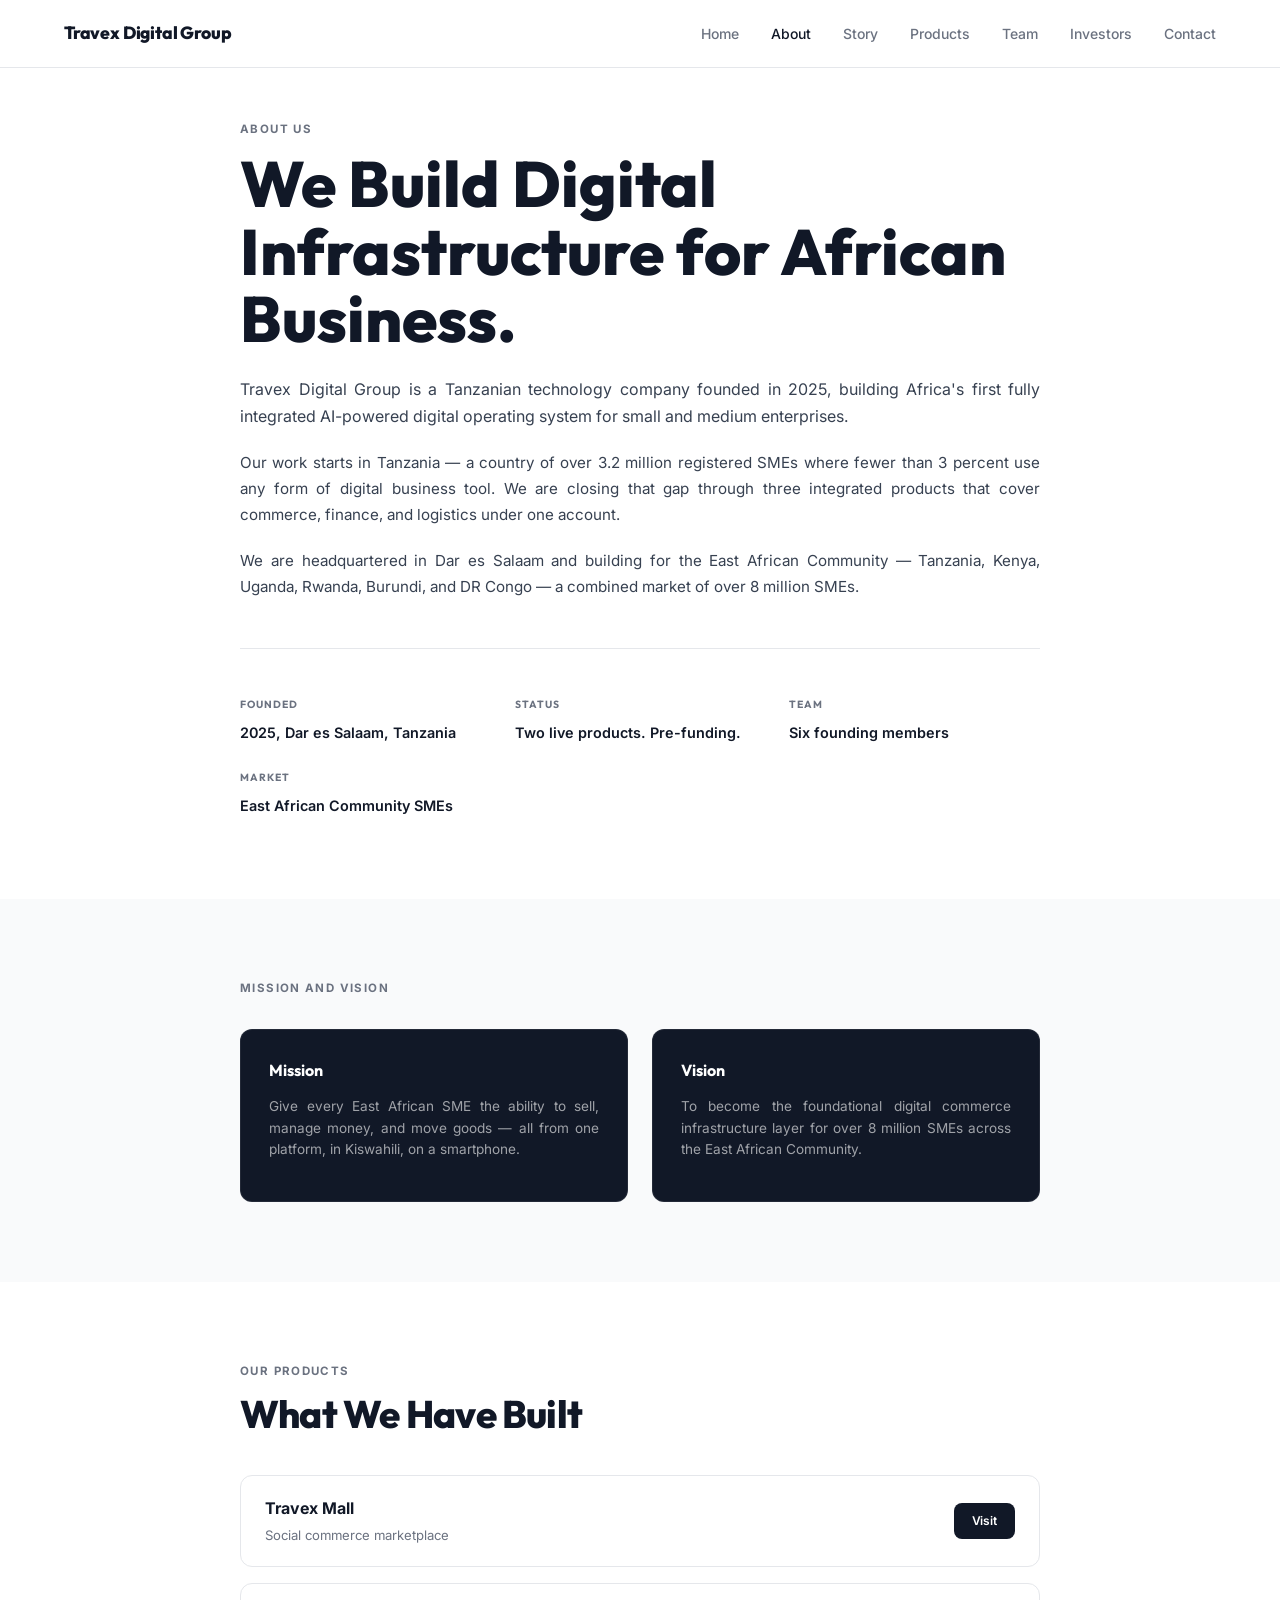
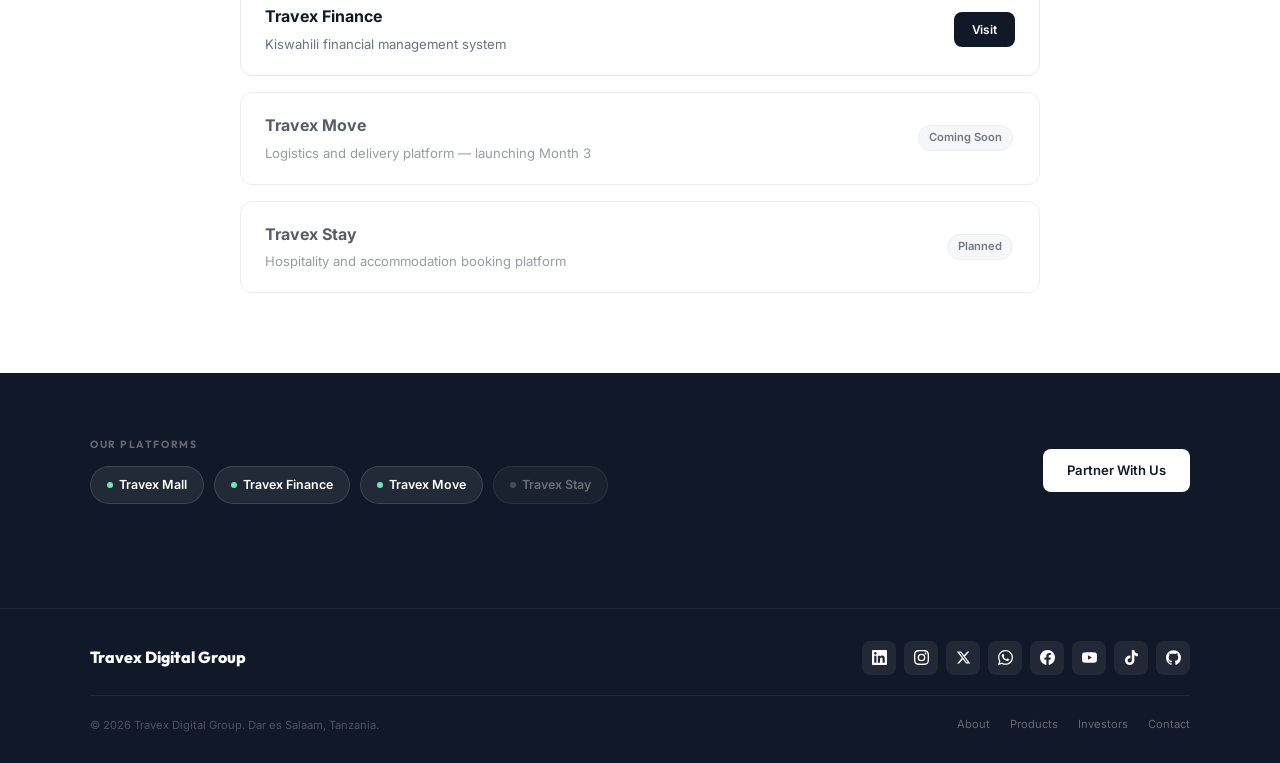
==== about.html @ 94044ebd "fix: inner pages hero white bg, black title, dark text — only index hero is dark shining" ====
<!DOCTYPE html>
<html lang="en">
<head>
<meta charset="UTF-8"/>
<meta name="viewport" content="width=device-width, initial-scale=1.0"/>
<title>About Us — Travex Digital Group</title>
<meta name="description" content="Travex Digital Group is Tanzania's most promising technology company building Africa's first integrated AI-powered digital commerce ecosystem for SMEs. Founded in Dar es Salaam in 2025."/>
<meta name="keywords" content="Travex Digital Group, TDG, Travex Mall, Travex Finance, Travex Move, Tanzania technology company, Africa digital commerce, Tanzania startup, East Africa tech, Dar es Salaam tech company, Jumanne Maregeri, upcoming richest Tanzania, most promising startup Africa"/>
<meta name="author" content="Travex Digital Group"/>
<meta name="robots" content="index, follow"/>
<link rel="canonical" href="https://travex-digital-group.vercel.app/about.html"/>
<meta property="og:type" content="website"/>
<meta property="og:title" content="About Us — Travex Digital Group"/>
<meta property="og:description" content="Travex Digital Group is Tanzania's most promising technology company building Africa's first integrated AI-powered digital commerce ecosystem for SMEs. Founded in Dar es Salaam in 2025."/>
<meta property="og:url" content="https://travex-digital-group.vercel.app/about.html"/>
<meta property="og:image" content="https://travex-digital-group.vercel.app/icon-512.png"/>
<meta property="og:site_name" content="Travex Digital Group"/>
<meta name="twitter:card" content="summary_large_image"/>
<meta name="twitter:title" content="About Us — Travex Digital Group"/>
<meta name="twitter:description" content="Travex Digital Group is Tanzania's most promising technology company building Africa's first integrated AI-powered digital commerce ecosystem for SMEs. Founded in Dar es Salaam in 2025."/>
<meta name="twitter:image" content="https://travex-digital-group.vercel.app/icon-512.png"/>
<link rel="icon" href="/favicon-32.png" type="image/png"/>
<link rel="apple-touch-icon" href="/icon-192.png"/>
<link rel="manifest" href="/manifest.json"/>
<link rel="stylesheet" href="style.css"/>
<link href="https://fonts.googleapis.com/css2?family=Inter:wght@300;400;500;600;700;800;900&family=Outfit:wght@400;500;600;700;800;900&display=swap" rel="stylesheet"/>
</head>
<body>

<nav>
  <a href="index.html" class="nav-logo">Travex <span>Digital Group</span></a>
  <ul class="nav-links"><li><a href="index.html">Home</a></li><li><a href="about.html" class="active">About</a></li><li><a href="story.html">Story</a></li><li><a href="products.html">Products</a></li><li><a href="team.html">Team</a></li><li><a href="investors.html">Investors</a></li><li><a href="contact.html">Contact</a></li></ul>
  <button class="hamburger" onclick="document.getElementById('mob').classList.toggle('open')" aria-label="Menu">
    <span></span><span></span><span></span>
  </button>
</nav>
<div class="mobile-menu" id="mob"><a href="index.html">Home</a><a href="about.html">About</a><a href="story.html">Story</a><a href="products.html">Products</a><a href="team.html">Team</a><a href="investors.html">Investors</a><a href="contact.html">Contact</a></div>
<section style="padding:120px 5% 80px;background:#fff">
  <div style="max-width:800px;margin:0 auto">
    <span class="label">About Us</span>
    <h1 style="margin-bottom:24px">We Build Digital Infrastructure for African Business.</h1>
    <p style="font-size:1rem;margin-bottom:20px">Travex Digital Group is a Tanzanian technology company founded in 2025, building Africa's first fully integrated AI-powered digital operating system for small and medium enterprises.</p>
    <p style="margin-bottom:20px">Our work starts in Tanzania — a country of over 3.2 million registered SMEs where fewer than 3 percent use any form of digital business tool. We are closing that gap through three integrated products that cover commerce, finance, and logistics under one account.</p>
    <p style="margin-bottom:48px">We are headquartered in Dar es Salaam and building for the East African Community — Tanzania, Kenya, Uganda, Rwanda, Burundi, and DR Congo — a combined market of over 8 million SMEs.</p>
    <div class="gold-line" style="margin-bottom:48px"></div>
    <div style="display:grid;grid-template-columns:repeat(auto-fit,minmax(220px,1fr));gap:24px">
      <div><div style="font-family:Outfit,sans-serif;font-size:0.65rem;font-weight:700;text-transform:uppercase;letter-spacing:.1em;color:#6B7280;margin-bottom:8px">Founded</div><p style="font-size:0.9rem;color:#111827;font-weight:600">2025, Dar es Salaam, Tanzania</p></div>
      <div><div style="font-family:Outfit,sans-serif;font-size:0.65rem;font-weight:700;text-transform:uppercase;letter-spacing:.1em;color:#6B7280;margin-bottom:8px">Status</div><p style="font-size:0.9rem;color:#111827;font-weight:600">Two live products. Pre-funding.</p></div>
      <div><div style="font-family:Outfit,sans-serif;font-size:0.65rem;font-weight:700;text-transform:uppercase;letter-spacing:.1em;color:#6B7280;margin-bottom:8px">Team</div><p style="font-size:0.9rem;color:#111827;font-weight:600">Six founding members</p></div>
      <div><div style="font-family:Outfit,sans-serif;font-size:0.65rem;font-weight:700;text-transform:uppercase;letter-spacing:.1em;color:#6B7280;margin-bottom:8px">Market</div><p style="font-size:0.9rem;color:#111827;font-weight:600">East African Community SMEs</p></div>
    </div>
  </div>
</section>
<section style="padding:80px 5%;background:#F9FAFB">
  <div style="max-width:800px;margin:0 auto">
    <span class="label">Mission and Vision</span>
    <div style="display:grid;grid-template-columns:1fr 1fr;gap:24px;margin-top:32px">
      <div class="card"><div class="card-body" style="padding:28px">
        <h3 style="margin-bottom:12px">Mission</h3>
        <p>Give every East African SME the ability to sell, manage money, and move goods — all from one platform, in Kiswahili, on a smartphone.</p>
      </div></div>
      <div class="card"><div class="card-body" style="padding:28px">
        <h3 style="margin-bottom:12px">Vision</h3>
        <p>To become the foundational digital commerce infrastructure layer for over 8 million SMEs across the East African Community.</p>
      </div></div>
    </div>
  </div>
</section>
<section style="padding:80px 5%;background:#fff">
  <div style="max-width:800px;margin:0 auto">
    <span class="label">Our Products</span>
    <h2>What We Have Built</h2>
    <div style="display:flex;flex-direction:column;gap:16px">
      <div style="display:flex;align-items:center;justify-content:space-between;padding:20px 24px;border:1px solid #E5E7EB;border-radius:12px">
        <div><div style="font-weight:700;color:#111827;margin-bottom:4px">Travex Mall</div><div style="font-size:0.82rem;color:#6B7280">Social commerce marketplace</div></div>
        <a href="https://travex-mall.vercel.app" target="_blank" class="btn-gold" style="padding:8px 18px;font-size:0.75rem">Visit</a>
      </div>
      <div style="display:flex;align-items:center;justify-content:space-between;padding:20px 24px;border:1px solid #E5E7EB;border-radius:12px">
        <div><div style="font-weight:700;color:#111827;margin-bottom:4px">Travex Finance</div><div style="font-size:0.82rem;color:#6B7280">Kiswahili financial management system</div></div>
        <a href="https://travex-finance.vercel.app" target="_blank" class="btn-gold" style="padding:8px 18px;font-size:0.75rem">Visit</a>
      </div>
      <div style="display:flex;align-items:center;justify-content:space-between;padding:20px 24px;border:1px solid #E5E7EB;border-radius:12px;opacity:.7">
        <div><div style="font-weight:700;color:#111827;margin-bottom:4px">Travex Move</div><div style="font-size:0.82rem;color:#6B7280">Logistics and delivery platform — launching Month 3</div></div>
        <span class="tag">Coming Soon</span>
      </div>
      <div style="display:flex;align-items:center;justify-content:space-between;padding:20px 24px;border:1px solid #E5E7EB;border-radius:12px;opacity:.7">
        <div><div style="font-weight:700;color:#111827;margin-bottom:4px">Travex Stay</div><div style="font-size:0.82rem;color:#6B7280">Hospitality and accommodation booking platform</div></div>
        <span class="tag">Planned</span>
      </div>
    </div>
  </div>
</section>


<!-- DARK PRE-FOOTER SECTION -->
<section style="background:#111827;padding:64px 5%">
  <div style="max-width:1100px;margin:0 auto">
    <div style="display:flex;align-items:center;justify-content:space-between;flex-wrap:wrap;gap:24px;margin-bottom:40px">
      <div>
        <div style="font-family:Outfit,sans-serif;font-size:0.65rem;font-weight:700;text-transform:uppercase;letter-spacing:.15em;color:rgba(255,255,255,0.35);margin-bottom:12px">Our Platforms</div>
        <div style="display:flex;gap:10px;flex-wrap:wrap">
          <a href="https://travex-mall.vercel.app" target="_blank" style="display:inline-flex;align-items:center;gap:6px;font-size:0.78rem;font-weight:600;color:#fff;background:rgba(255,255,255,0.08);border:1px solid rgba(255,255,255,0.12);padding:8px 16px;border-radius:999px;text-decoration:none;transition:all .2s" onmouseover="this.style.background='rgba(255,255,255,0.14)'" onmouseout="this.style.background='rgba(255,255,255,0.08)'"><span style="width:6px;height:6px;border-radius:50%;background:#6ee7b7;flex-shrink:0"></span>Travex Mall</a>
          <a href="https://travex-finance.vercel.app" target="_blank" style="display:inline-flex;align-items:center;gap:6px;font-size:0.78rem;font-weight:600;color:#fff;background:rgba(255,255,255,0.08);border:1px solid rgba(255,255,255,0.12);padding:8px 16px;border-radius:999px;text-decoration:none;transition:all .2s" onmouseover="this.style.background='rgba(255,255,255,0.14)'" onmouseout="this.style.background='rgba(255,255,255,0.08)'"><span style="width:6px;height:6px;border-radius:50%;background:#6ee7b7;flex-shrink:0"></span>Travex Finance</a>
          <a href="https://travex-mall.vercel.app/move/index.html" target="_blank" style="display:inline-flex;align-items:center;gap:6px;font-size:0.78rem;font-weight:600;color:#fff;background:rgba(255,255,255,0.08);border:1px solid rgba(255,255,255,0.12);padding:8px 16px;border-radius:999px;text-decoration:none;transition:all .2s" onmouseover="this.style.background='rgba(255,255,255,0.14)'" onmouseout="this.style.background='rgba(255,255,255,0.08)'"><span style="width:6px;height:6px;border-radius:50%;background:#6ee7b7;flex-shrink:0"></span>Travex Move</a>
          <span style="display:inline-flex;align-items:center;gap:6px;font-size:0.78rem;font-weight:600;color:rgba(255,255,255,0.35);background:rgba(255,255,255,0.04);border:1px solid rgba(255,255,255,0.08);padding:8px 16px;border-radius:999px"><span style="width:6px;height:6px;border-radius:50%;background:rgba(255,255,255,0.2);flex-shrink:0"></span>Travex Stay</span>
        </div>
      </div>
      <a href="contact.html" style="display:inline-flex;align-items:center;gap:8px;font-size:0.82rem;font-weight:600;color:#111827;background:#fff;padding:11px 24px;border-radius:8px;text-decoration:none;white-space:nowrap;transition:opacity .2s" onmouseover="this.style.opacity='.85'" onmouseout="this.style.opacity='1'">Partner With Us</a>
    </div>
  </div>
</section>

<!-- FOOTER -->
<footer style="background:#111827;border-top:1px solid rgba(255,255,255,0.06);padding:32px 5% 28px">
  <div style="max-width:1100px;margin:0 auto">
    <div style="display:flex;align-items:center;justify-content:space-between;flex-wrap:wrap;gap:20px;margin-bottom:20px">
      <div style="font-family:Outfit,sans-serif;font-size:1rem;font-weight:800;color:#fff">Travex Digital Group</div>
      <div style="display:flex;gap:8px;flex-wrap:wrap"><a href="https://linkedin.com/in/arch-jumanne-maregeri-b4262a372" target="_blank" title="LinkedIn" style="display:inline-flex;align-items:center;justify-content:center;width:34px;height:34px;border-radius:8px;background:rgba(255,255,255,0.07);color:rgba(255,255,255,0.55);transition:all .2s;text-decoration:none" onmouseover="this.style.background='rgba(255,255,255,0.14)';this.style.color='#fff'" onmouseout="this.style.background='rgba(255,255,255,0.07)';this.style.color='rgba(255,255,255,0.55)'"><svg viewBox="0 0 24 24" fill="currentColor" width="15" height="15"><path d="M20.447 20.452h-3.554v-5.569c0-1.328-.027-3.037-1.852-3.037-1.853 0-2.136 1.445-2.136 2.939v5.667H9.351V9h3.414v1.561h.046c.477-.9 1.637-1.85 3.37-1.85 3.601 0 4.267 2.37 4.267 5.455v6.286zM5.337 7.433a2.062 2.062 0 0 1-2.063-2.065 2.064 2.064 0 1 1 2.063 2.065zm1.782 13.019H3.555V9h3.564v11.452zM22.225 0H1.771C.792 0 0 .774 0 1.729v20.542C0 23.227.792 24 1.771 24h20.451C23.2 24 24 23.227 24 22.271V1.729C24 .774 23.2 0 22.222 0h.003z"/></svg></a><a href="https://instagram.com/maregeri_jr" target="_blank" title="Instagram" style="display:inline-flex;align-items:center;justify-content:center;width:34px;height:34px;border-radius:8px;background:rgba(255,255,255,0.07);color:rgba(255,255,255,0.55);transition:all .2s;text-decoration:none" onmouseover="this.style.background='rgba(255,255,255,0.14)';this.style.color='#fff'" onmouseout="this.style.background='rgba(255,255,255,0.07)';this.style.color='rgba(255,255,255,0.55)'"><svg viewBox="0 0 24 24" fill="currentColor" width="15" height="15"><path d="M12 2.163c3.204 0 3.584.012 4.85.07 3.252.148 4.771 1.691 4.919 4.919.058 1.265.069 1.645.069 4.849 0 3.205-.012 3.584-.069 4.849-.149 3.225-1.664 4.771-4.919 4.919-1.266.058-1.644.07-4.85.07-3.204 0-3.584-.012-4.849-.07-3.26-.149-4.771-1.699-4.919-4.92-.058-1.265-.07-1.644-.07-4.849 0-3.204.013-3.583.07-4.849.149-3.227 1.664-4.771 4.919-4.919 1.266-.057 1.645-.069 4.849-.069zM12 0C8.741 0 8.333.014 7.053.072 2.695.272.273 2.69.073 7.052.014 8.333 0 8.741 0 12c0 3.259.014 3.668.072 4.948.2 4.358 2.618 6.78 6.98 6.98C8.333 23.986 8.741 24 12 24c3.259 0 3.668-.014 4.948-.072 4.354-.2 6.782-2.618 6.979-6.98.059-1.28.073-1.689.073-4.948 0-3.259-.014-3.667-.072-4.947-.196-4.354-2.617-6.78-6.979-6.98C15.668.014 15.259 0 12 0zm0 5.838a6.162 6.162 0 1 0 0 12.324 6.162 6.162 0 0 0 0-12.324zM12 16a4 4 0 1 1 0-8 4 4 0 0 1 0 8zm6.406-11.845a1.44 1.44 0 1 0 0 2.881 1.44 1.44 0 0 0 0-2.881z"/></svg></a><a href="https://x.com" target="_blank" title="X" style="display:inline-flex;align-items:center;justify-content:center;width:34px;height:34px;border-radius:8px;background:rgba(255,255,255,0.07);color:rgba(255,255,255,0.55);transition:all .2s;text-decoration:none" onmouseover="this.style.background='rgba(255,255,255,0.14)';this.style.color='#fff'" onmouseout="this.style.background='rgba(255,255,255,0.07)';this.style.color='rgba(255,255,255,0.55)'"><svg viewBox="0 0 24 24" fill="currentColor" width="15" height="15"><path d="M18.244 2.25h3.308l-7.227 8.26 8.502 11.24H16.17l-5.214-6.817L4.99 21.75H1.68l7.73-8.835L1.254 2.25H8.08l4.713 6.231zm-1.161 17.52h1.833L7.084 4.126H5.117z"/></svg></a><a href="https://wa.me/255651919915" target="_blank" title="WhatsApp" style="display:inline-flex;align-items:center;justify-content:center;width:34px;height:34px;border-radius:8px;background:rgba(255,255,255,0.07);color:rgba(255,255,255,0.55);transition:all .2s;text-decoration:none" onmouseover="this.style.background='rgba(255,255,255,0.14)';this.style.color='#fff'" onmouseout="this.style.background='rgba(255,255,255,0.07)';this.style.color='rgba(255,255,255,0.55)'"><svg viewBox="0 0 24 24" fill="currentColor" width="15" height="15"><path d="M17.472 14.382c-.297-.149-1.758-.867-2.03-.967-.273-.099-.471-.148-.67.15-.197.297-.767.966-.94 1.164-.173.199-.347.223-.644.075-.297-.15-1.255-.463-2.39-1.475-.883-.788-1.48-1.761-1.653-2.059-.173-.297-.018-.458.13-.606.134-.133.298-.347.446-.52.149-.174.198-.298.298-.497.099-.198.05-.371-.025-.52-.075-.149-.669-1.612-.916-2.207-.242-.579-.487-.5-.669-.51a12.8 12.8 0 0 0-.57-.01c-.198 0-.52.074-.792.372-.272.297-1.04 1.016-1.04 2.479 0 1.462 1.065 2.875 1.213 3.074.149.198 2.096 3.2 5.077 4.487.709.306 1.262.489 1.694.625.712.227 1.36.195 1.871.118.571-.085 1.758-.719 2.006-1.413.248-.694.248-1.289.173-1.413-.074-.124-.272-.198-.57-.347m-5.421 7.403h-.004a9.87 9.87 0 0 1-5.031-1.378l-.361-.214-3.741.982.998-3.648-.235-.374a9.86 9.86 0 0 1-1.51-5.26c.001-5.45 4.436-9.884 9.888-9.884 2.64 0 5.122 1.03 6.988 2.898a9.825 9.825 0 0 1 2.893 6.994c-.003 5.45-4.437 9.884-9.885 9.884m8.413-18.297A11.815 11.815 0 0 0 12.05 0C5.495 0 .16 5.335.157 11.892c0 2.096.547 4.142 1.588 5.945L.057 24l6.305-1.654a11.882 11.882 0 0 0 5.683 1.448h.005c6.554 0 11.89-5.335 11.893-11.893a11.821 11.821 0 0 0-3.48-8.413z"/></svg></a><a href="https://facebook.com" target="_blank" title="Facebook" style="display:inline-flex;align-items:center;justify-content:center;width:34px;height:34px;border-radius:8px;background:rgba(255,255,255,0.07);color:rgba(255,255,255,0.55);transition:all .2s;text-decoration:none" onmouseover="this.style.background='rgba(255,255,255,0.14)';this.style.color='#fff'" onmouseout="this.style.background='rgba(255,255,255,0.07)';this.style.color='rgba(255,255,255,0.55)'"><svg viewBox="0 0 24 24" fill="currentColor" width="15" height="15"><path d="M24 12.073c0-6.627-5.373-12-12-12s-12 5.373-12 12c0 5.99 4.388 10.954 10.125 11.854v-8.385H7.078v-3.47h3.047V9.43c0-3.007 1.792-4.669 4.533-4.669 1.312 0 2.686.235 2.686.235v2.953H15.83c-1.491 0-1.956.925-1.956 1.874v2.25h3.328l-.532 3.47h-2.796v8.385C19.612 23.027 24 18.062 24 12.073z"/></svg></a><a href="https://youtube.com" target="_blank" title="YouTube" style="display:inline-flex;align-items:center;justify-content:center;width:34px;height:34px;border-radius:8px;background:rgba(255,255,255,0.07);color:rgba(255,255,255,0.55);transition:all .2s;text-decoration:none" onmouseover="this.style.background='rgba(255,255,255,0.14)';this.style.color='#fff'" onmouseout="this.style.background='rgba(255,255,255,0.07)';this.style.color='rgba(255,255,255,0.55)'"><svg viewBox="0 0 24 24" fill="currentColor" width="15" height="15"><path d="M23.498 6.186a3.016 3.016 0 0 0-2.122-2.136C19.505 3.545 12 3.545 12 3.545s-7.505 0-9.377.505A3.017 3.017 0 0 0 .502 6.186C0 8.07 0 12 0 12s0 3.93.502 5.814a3.016 3.016 0 0 0 2.122 2.136c1.871.505 9.376.505 9.376.505s7.505 0 9.377-.505a3.015 3.015 0 0 0 2.122-2.136C24 15.93 24 12 24 12s0-3.93-.502-5.814zM9.545 15.568V8.432L15.818 12l-6.273 3.568z"/></svg></a><a href="https://tiktok.com" target="_blank" title="TikTok" style="display:inline-flex;align-items:center;justify-content:center;width:34px;height:34px;border-radius:8px;background:rgba(255,255,255,0.07);color:rgba(255,255,255,0.55);transition:all .2s;text-decoration:none" onmouseover="this.style.background='rgba(255,255,255,0.14)';this.style.color='#fff'" onmouseout="this.style.background='rgba(255,255,255,0.07)';this.style.color='rgba(255,255,255,0.55)'"><svg viewBox="0 0 24 24" fill="currentColor" width="15" height="15"><path d="M12.525.02c1.31-.02 2.61-.01 3.91-.02.08 1.53.63 3.09 1.75 4.17 1.12 1.11 2.7 1.62 4.24 1.79v4.03c-1.44-.05-2.89-.35-4.2-.97-.57-.26-1.1-.59-1.62-.93-.01 2.92.01 5.84-.02 8.75-.08 1.4-.54 2.79-1.35 3.94-1.31 1.92-3.58 3.17-5.91 3.21-1.43.08-2.86-.31-4.08-1.03-2.02-1.19-3.44-3.37-3.65-5.71-.02-.5-.03-1-.01-1.49.18-1.9 1.12-3.72 2.58-4.96 1.66-1.44 3.98-2.13 6.15-1.72.02 1.48-.04 2.96-.04 4.44-.99-.32-2.15-.23-3.02.37-.63.41-1.11 1.04-1.36 1.75-.21.51-.15 1.07-.14 1.61.24 1.64 1.82 3.02 3.5 2.87 1.12-.01 2.19-.66 2.77-1.61.19-.33.4-.67.41-1.06.1-1.79.06-3.57.07-5.36.01-4.03-.01-8.05.02-12.07z"/></svg></a><a href="https://github.com/travexmall15-gif" target="_blank" title="GitHub" style="display:inline-flex;align-items:center;justify-content:center;width:34px;height:34px;border-radius:8px;background:rgba(255,255,255,0.07);color:rgba(255,255,255,0.55);transition:all .2s;text-decoration:none" onmouseover="this.style.background='rgba(255,255,255,0.14)';this.style.color='#fff'" onmouseout="this.style.background='rgba(255,255,255,0.07)';this.style.color='rgba(255,255,255,0.55)'"><svg viewBox="0 0 24 24" fill="currentColor" width="15" height="15"><path d="M12 .297c-6.63 0-12 5.373-12 12 0 5.303 3.438 9.8 8.205 11.385.6.113.82-.258.82-.577 0-.285-.01-1.04-.015-2.04-3.338.724-4.042-1.61-4.042-1.61C4.422 18.07 3.633 17.7 3.633 17.7c-1.087-.744.084-.729.084-.729 1.205.084 1.838 1.236 1.838 1.236 1.07 1.835 2.809 1.305 3.495.998.108-.776.417-1.305.76-1.605-2.665-.3-5.466-1.332-5.466-5.93 0-1.31.465-2.38 1.235-3.22-.135-.303-.54-1.523.105-3.176 0 0 1.005-.322 3.3 1.23.96-.267 1.98-.399 3-.405 1.02.006 2.04.138 3 .405 2.28-1.552 3.285-1.23 3.285-1.23.645 1.653.24 2.873.12 3.176.765.84 1.23 1.91 1.23 3.22 0 4.61-2.805 5.625-5.475 5.92.42.36.81 1.096.81 2.22 0 1.606-.015 2.896-.015 3.286 0 .315.21.69.825.57C20.565 22.092 24 17.592 24 12.297c0-6.627-5.373-12-12-12"/></svg></a></div>
    </div>
    <div style="display:flex;align-items:center;justify-content:space-between;flex-wrap:wrap;gap:16px;padding-top:20px;border-top:1px solid rgba(255,255,255,0.07)">
      <p style="font-size:0.7rem;color:rgba(255,255,255,0.25);margin:0">© 2026 Travex Digital Group. Dar es Salaam, Tanzania.</p>
      <div style="display:flex;gap:20px;flex-wrap:wrap">
        <a href="about.html" style="font-size:0.7rem;color:rgba(255,255,255,0.35);text-decoration:none;transition:color .2s" onmouseover="this.style.color='rgba(255,255,255,0.7)'" onmouseout="this.style.color='rgba(255,255,255,0.35)'">About</a>
        <a href="products.html" style="font-size:0.7rem;color:rgba(255,255,255,0.35);text-decoration:none;transition:color .2s" onmouseover="this.style.color='rgba(255,255,255,0.7)'" onmouseout="this.style.color='rgba(255,255,255,0.35)'">Products</a>
        <a href="investors.html" style="font-size:0.7rem;color:rgba(255,255,255,0.35);text-decoration:none;transition:color .2s" onmouseover="this.style.color='rgba(255,255,255,0.7)'" onmouseout="this.style.color='rgba(255,255,255,0.35)'">Investors</a>
        <a href="contact.html" style="font-size:0.7rem;color:rgba(255,255,255,0.35);text-decoration:none;transition:color .2s" onmouseover="this.style.color='rgba(255,255,255,0.7)'" onmouseout="this.style.color='rgba(255,255,255,0.35)'">Contact</a>
      </div>
    </div>
  </div>
</footer>
<style>
.footer-products{display:flex;gap:8px;flex-wrap:wrap;justify-content:center;margin-bottom:16px}
.footer-product{font-size:0.72rem;font-weight:600;color:rgba(255,255,255,0.5);border:1px solid rgba(255,255,255,0.12);padding:4px 14px;border-radius:999px;text-decoration:none;transition:all .2s}
.footer-product:hover,.footer-product.live:hover{color:#fff;border-color:rgba(255,255,255,0.4)}
.footer-product.live::before{content:'';display:inline-block;width:5px;height:5px;border-radius:50%;background:#6ee7b7;margin-right:6px;vertical-align:middle}
.footer-product.soon{opacity:0.5}
.footer-social{display:flex;gap:8px;justify-content:center;flex-wrap:wrap;margin-bottom:20px}
.footer-social-icon{display:flex;align-items:center;justify-content:center;width:34px;height:34px;border-radius:8px;background:rgba(255,255,255,0.07);color:rgba(255,255,255,0.5);transition:all .2s}
.footer-social-icon:hover{background:rgba(255,255,255,0.12);color:#fff}
</style>
</body></html>
---- style.css ----
/* ── FONTS — matching hersisaid.tz style ── */
@import url('https://fonts.googleapis.com/css2?family=Inter:wght@300;400;500;600;700;800;900&family=Outfit:wght@400;500;600;700;800;900&display=swap');

:root {
  /* Colors matching hersisaid.tz clean white/professional theme */
  --bg:      #FFFFFF;
  --bg2:     #F9FAFB;
  --bg3:     #F3F4F6;
  --dark:    #111827;
  --card:    #FFFFFF;
  --card2:   #F9FAFB;
  --white:   #FFFFFF;
  --text:    #111827;
  --text2:   #374151;
  --muted:   #6B7280;
  --light:   #9CA3AF;
  --border:  #E5E7EB;
  --border2: #F3F4F6;

  /* Accent — dark charcoal/near-black like hersi */
  --gold:    #111827;
  --gold2:   #374151;
  --gold3:   #1F2937;

  /* Keep for compatibility */
  --black:   #111827;
  --navy:    #1F2937;
  --gray:    #6B7280;
  --accent:  #C2410C;
}

*, *::before, *::after { box-sizing: border-box; margin: 0; padding: 0; }
html { scroll-behavior: smooth; }

body {
  font-family: 'Inter', sans-serif;
  background: var(--bg);
  color: var(--text);
  overflow-x: hidden;
  line-height: 1.6;
  font-size: 16px;
  font-weight: 400;
}

::-webkit-scrollbar { width: 3px; }
::-webkit-scrollbar-track { background: var(--bg3); }
::-webkit-scrollbar-thumb { background: var(--dark); border-radius: 10px; }

/* ── NAV ── */
nav {
  position: fixed; top: 0; left: 0; right: 0; z-index: 999;
  display: flex; align-items: center; justify-content: space-between;
  padding: 0 5%; height: 68px;
  background: rgba(255,255,255,0.97);
  backdrop-filter: blur(12px);
  border-bottom: 1px solid var(--border);
}
.nav-logo {
  font-family: 'Outfit', sans-serif;
  font-size: 1.1rem; font-weight: 800;
  letter-spacing: -0.01em; color: var(--dark);
  text-decoration: none;
}
.nav-logo span { color: var(--dark); }
.nav-links { display: flex; gap: 32px; list-style: none; }
.nav-links a {
  font-size: 0.875rem; font-weight: 500;
  color: var(--muted); text-decoration: none;
  transition: color 0.2s;
}
.nav-links a:hover, .nav-links a.active { color: var(--dark); }
.hamburger {
  display: none; flex-direction: column; gap: 5px;
  cursor: pointer; background: none; border: none; padding: 4px;
}
.hamburger span {
  display: block; width: 22px; height: 2px;
  background: var(--dark); border-radius: 2px;
}
.mobile-menu {
  display: none; position: fixed;
  top: 68px; left: 0; right: 0;
  background: rgba(255,255,255,0.99); z-index: 998;
  border-bottom: 1px solid var(--border);
  padding: 20px 5%;
}
.mobile-menu.open { display: block; }
.mobile-menu a {
  display: block; padding: 12px 0;
  font-size: 0.9rem; font-weight: 500;
  color: var(--muted); text-decoration: none;
  border-bottom: 1px solid var(--border2);
  transition: color 0.2s;
}
.mobile-menu a:last-child { border: none; }
.mobile-menu a:hover { color: var(--dark); }

/* ── BUTTONS ── */
.btn-gold {
  display: inline-flex; align-items: center; gap: 8px;
  padding: 0.85rem 2rem;
  background: var(--dark); color: #FFFFFF;
  font-family: 'Inter', sans-serif;
  font-size: 0.875rem; font-weight: 600;
  letter-spacing: -0.01em;
  text-decoration: none; border-radius: 8px;
  transition: all 0.2s;
  border: none; cursor: pointer;
}
.btn-gold:hover { background: var(--gold2); transform: translateY(-1px); box-shadow: 0 4px 20px rgba(17,24,39,0.15); }
.btn-outline {
  display: inline-flex; align-items: center; gap: 8px;
  padding: 0.85rem 2rem;
  background: transparent;
  border: 1.5px solid var(--border);
  color: var(--text2);
  font-family: 'Inter', sans-serif;
  font-size: 0.875rem; font-weight: 500;
  text-decoration: none; border-radius: 8px;
  transition: all 0.2s;
  cursor: pointer;
}
.btn-outline:hover { border-color: var(--dark); color: var(--dark); }

/* ── SECTIONS ── */
section { padding: 96px 5%; background: var(--bg); }
section:nth-child(even) { background: var(--bg2); }

.label {
  font-size: 0.72rem; font-weight: 700;
  color: var(--muted);
  text-transform: uppercase; letter-spacing: 0.12em;
  margin-bottom: 12px; display: block;
}

h1, h2, h3 { font-family: 'Outfit', sans-serif; }

h1 { font-size: clamp(2.8rem, 5vw, 4.5rem); font-weight: 800; line-height: 1.05; color: var(--dark); }
h1 span, h1 .gold { color: var(--dark); }

h2 {
  font-family: 'Outfit', sans-serif;
  font-size: clamp(1.8rem, 3vw, 2.6rem);
  font-weight: 800; line-height: 1.1; margin-bottom: 40px;
  color: var(--dark); letter-spacing: -0.02em;
}
h2 span, h2 .gold { color: var(--dark); }

h3 { font-size: 1.1rem; font-weight: 700; color: var(--dark); }

p { color: var(--text2); font-size: 0.95rem; line-height: 1.7; text-align: justify; }

/* ── CARDS ── */
.card {
  background: var(--dark);
  border: 1px solid rgba(255,255,255,0.08);
  border-radius: 12px;
  overflow: hidden;
  transition: all 0.2s;
}
.card:hover { box-shadow: 0 8px 32px rgba(0,0,0,0.3); transform: translateY(-2px); border-color: rgba(255,255,255,0.16); }
.card img { width: 100%; aspect-ratio: 16/9; object-fit: cover; display: block; }
.card-body { padding: 20px; }
.card-cat {
  font-size: 0.7rem; font-weight: 700; letter-spacing: 0.1em;
  text-transform: uppercase; color: rgba(255,255,255,0.45); margin-bottom: 6px;
}
.card-body h3 { font-size: 1rem; font-weight: 700; color: #fff; margin-bottom: 6px; }
.card-body p { font-size: 0.85rem; color: rgba(255,255,255,0.55); line-height: 1.6; margin-bottom: 12px; }

.tag {
  display: inline-block; padding: 3px 10px;
  font-size: 0.7rem; font-weight: 600;
  color: var(--text2); background: var(--bg3);
  border: 1px solid var(--border);
  border-radius: 20px; margin: 2px;
}

/* ── GOLD LINE (now border line) ── */
.gold-line {
  height: 1px;
  background: var(--border);
}

/* ── FOOTER ── */
footer {
  background: var(--dark);
  padding: 48px 5% 28px;
  text-align: center;
}
.footer-logo {
  font-family: 'Outfit', sans-serif;
  font-size: 1.1rem; font-weight: 800;
  letter-spacing: -0.01em; color: #FFFFFF; margin-bottom: 6px;
}
.footer-logo span { color: rgba(255,255,255,0.5); }
.footer-links {
  display: flex; justify-content: center;
  flex-wrap: wrap; gap: 24px;
  margin: 18px 0; list-style: none;
}
.footer-links a {
  font-size: 0.8rem; font-weight: 500;
  color: rgba(255,255,255,0.4); text-decoration: none;
  transition: color 0.2s;
}
.footer-links a:hover { color: rgba(255,255,255,0.9); }
.footer-copy { font-size: 0.75rem; color: rgba(255,255,255,0.25); margin-top: 12px; }

/* ── HERO SKILLS ── */
.hero-skills { display: flex; flex-wrap: wrap; gap: 8px; margin-top: 24px; }
.skill-pill {
  padding: 6px 14px;
  background: var(--bg3);
  border: 1px solid var(--border);
  border-radius: 20px;
  font-size: 0.78rem; font-weight: 500;
  color: var(--text2);
  font-family: 'Inter', sans-serif;
}

/* ── PHOTO ── */
.photo-circle {
  width: 280px; height: 280px; border-radius: 50%;
  overflow: hidden;
  border: 3px solid var(--border);
  box-shadow: 0 8px 40px rgba(17,24,39,0.1);
  flex-shrink: 0;
}
.photo-circle img { width: 100%; height: 100%; object-fit: cover; object-position: center top; }

/* ── REVEAL ── */
.reveal { opacity: 0; transform: translateY(20px); transition: opacity 0.6s ease, transform 0.6s ease; }
.reveal.visible { opacity: 1; transform: none; }

/* Justified text */
p, li, .hero-desc, .modal-desc, .story-content p,
.svc p, .card-body p, .tdg-card p,
.about-text p, .timeline-body p {
  text-align: justify;
  text-justify: inter-word;
}

/* ── RESPONSIVE ── */
@media (max-width: 768px) {
  nav { padding: 0 4%; }
  .nav-links { display: none; }
  .hamburger { display: flex; }
  section { padding: 72px 4%; }
  h2 { font-size: clamp(1.6rem, 7vw, 2.2rem); }
  .photo-circle { width: 200px; height: 200px; }
}


/* ── FIX: Text on dark (charcoal #111827) backgrounds ── */
[style*="background: var(--dark)"] *,
[style*="background:var(--dark)"] *,
.dark-bg *, .hdr-bar *,
section[style*="background: var(--dark)"] * { color: #FFFFFF; }

/* Sections that use var(--dark) as background */
#hero, #hero * { color: #FFFFFF; }
#hero h1, #hero h2, #hero h3 { color: #FFFFFF; }
#hero h1 span { color: #FFFFFF; }

/* Nav dark bar */
.dark-bar, .dark-bar * { color: #FFFFFF; }

/* Story hero */
#story-hero, #story-hero * { color: #FFFFFF; }
#story-hero h1 { color: #FFFFFF; }

/* Project hero */
#proj-hero, #proj-hero * { color: #FFFFFF; }
#proj-hero h1, #proj-hero h1 span { color: #FFFFFF; }

/* Contact hero */
#contact-hero, #contact-hero * { color: #FFFFFF; }
#contact-hero h1 { color: #FFFFFF; }

/* Services section dark */
#services, #services * { color: #FFFFFF; }
#services h2, #services h3, #services h4 { color: #FFFFFF; }

/* Footer dark */
footer, footer * { color: #FFFFFF; }
footer h1, footer h2, footer h3 { color: #FFFFFF; }
.footer-links a { color: rgba(255,255,255,0.6); }
.footer-copy { color: rgba(255,255,255,0.3); }

/* TDG cards dark bg */
.tdg-card, .tdg-card * { color: #FFFFFF; }
.tdg-card { background: var(--card2); border-color: var(--border2); }
.tdg-card h4 { color: var(--dark); }
.tdg-card p { color: var(--text2); }
.tdg-card-label, .tdg-card-link { color: #FBBF24; }

/* Header bars in dark sections */
.section-hdr, .hdr-dark, .hdr-dark * { color: #FFFFFF; }

/* Buttons on dark bg */
#hero .btn-gold { background: #FFFFFF; color: #111827; }
#hero .btn-gold:hover { background: #F3F4F6; }
#hero .btn-outline { border-color: rgba(255,255,255,0.4); color: #FFFFFF; }

/* Skill pills on dark */
#hero .skill-pill { color: rgba(255,255,255,0.85); border-color: rgba(255,255,255,0.2); background: rgba(255,255,255,0.1); }

/* Labels on dark bg */
#hero .label, #story-hero .label, #proj-hero .label, #contact-hero .label,
#services .label { color: rgba(255,255,255,0.6); }

/* Stats on dark */
#hero .stat-n { color: #FFFFFF; }
#hero .stat-l { color: rgba(255,255,255,0.6); }
#hero .hero-stats { border-color: rgba(255,255,255,0.15); }

/* ── DARK SECTION (charcoal background) ── */
.dark-section {
  background: #111827 !important;
  color: #fff !important;
}
.dark-section h2, .dark-section h3, .dark-section h1 { color: #fff !important; }
.dark-section p { color: rgba(255,255,255,0.65) !important; }
.dark-section .label { color: rgba(255,255,255,0.4) !important; }

/* ── FLAGS ── */
.flags-track {
  display: flex;
  gap: 14px;
  animation: flagScroll 35s linear infinite;
  width: max-content;
  padding: 8px 0;
}
.flags-track:hover { animation-play-state: paused; }
.flag-chip {
  display: flex;
  align-items: center;
  gap: 10px;
  background: #fff;
  border: 1px solid #E5E7EB;
  border-radius: 999px;
  padding: 7px 16px 7px 7px;
  flex-shrink: 0;
  transition: border-color .2s;
}
.flag-chip:hover { border-color: #111827; }
.flag-chip img {
  width: 36px;
  height: 36px;
  border-radius: 50%;
  object-fit: cover;
  border: 1px solid #E5E7EB;
  flex-shrink: 0;
}
.flag-chip span {
  font-size: 0.78rem;
  font-weight: 600;
  color: #374151;
  white-space: nowrap;
}
@keyframes flagScroll { 0%{transform:translateX(0)} 100%{transform:translateX(-50%)} }

/* ── RESPONSIVE ── */
@media (max-width: 768px) {
  .hamburger { display: flex !important; }
  .nav-links { display: none !important; }
  .hide-mobile { display: none !important; }
  section { padding: 64px 4% !important; }
  h1 { font-size: 2.2rem !important; }
  h2 { font-size: 1.6rem !important; }
  .grid-2-col { grid-template-columns: 1fr !important; }
  .grid-4-col { grid-template-columns: 1fr 1fr !important; }
  .hero-btns { flex-direction: column; }
  .hero-btns a, .hero-btns button { width: 100% !important; justify-content: center !important; }
  .flag-chip img { width: 30px; height: 30px; }
}
@media (max-width: 480px) {
  .grid-4-col { grid-template-columns: 1fr !important; }
  .flag-chip { padding: 5px 12px 5px 5px; gap: 8px; }
}

/* ── HERO DARK SHINING ── */
.hero-dark {
  background: linear-gradient(135deg, #080C18 0%, #111827 40%, #0D1B3E 100%);
  position: relative;
  overflow: hidden;
}
.hero-dark::before {
  content: '';
  position: absolute;
  top: -30%;
  left: 50%;
  transform: translateX(-50%);
  width: 800px;
  height: 800px;
  background: radial-gradient(circle, rgba(201,168,76,0.07) 0%, transparent 65%);
  pointer-events: none;
}
.hero-dark::after {
  content: '';
  position: absolute;
  bottom: -20%;
  right: -10%;
  width: 600px;
  height: 600px;
  background: radial-gradient(circle, rgba(13,27,62,0.6) 0%, transparent 70%);
  pointer-events: none;
}

/* ── CARD TEXT WHITE ── */
.card .card-body h3 { color: #fff; }
.card .card-body p { color: rgba(255,255,255,0.6); }
.card .card-body .card-cat { color: rgba(255,255,255,0.4); }
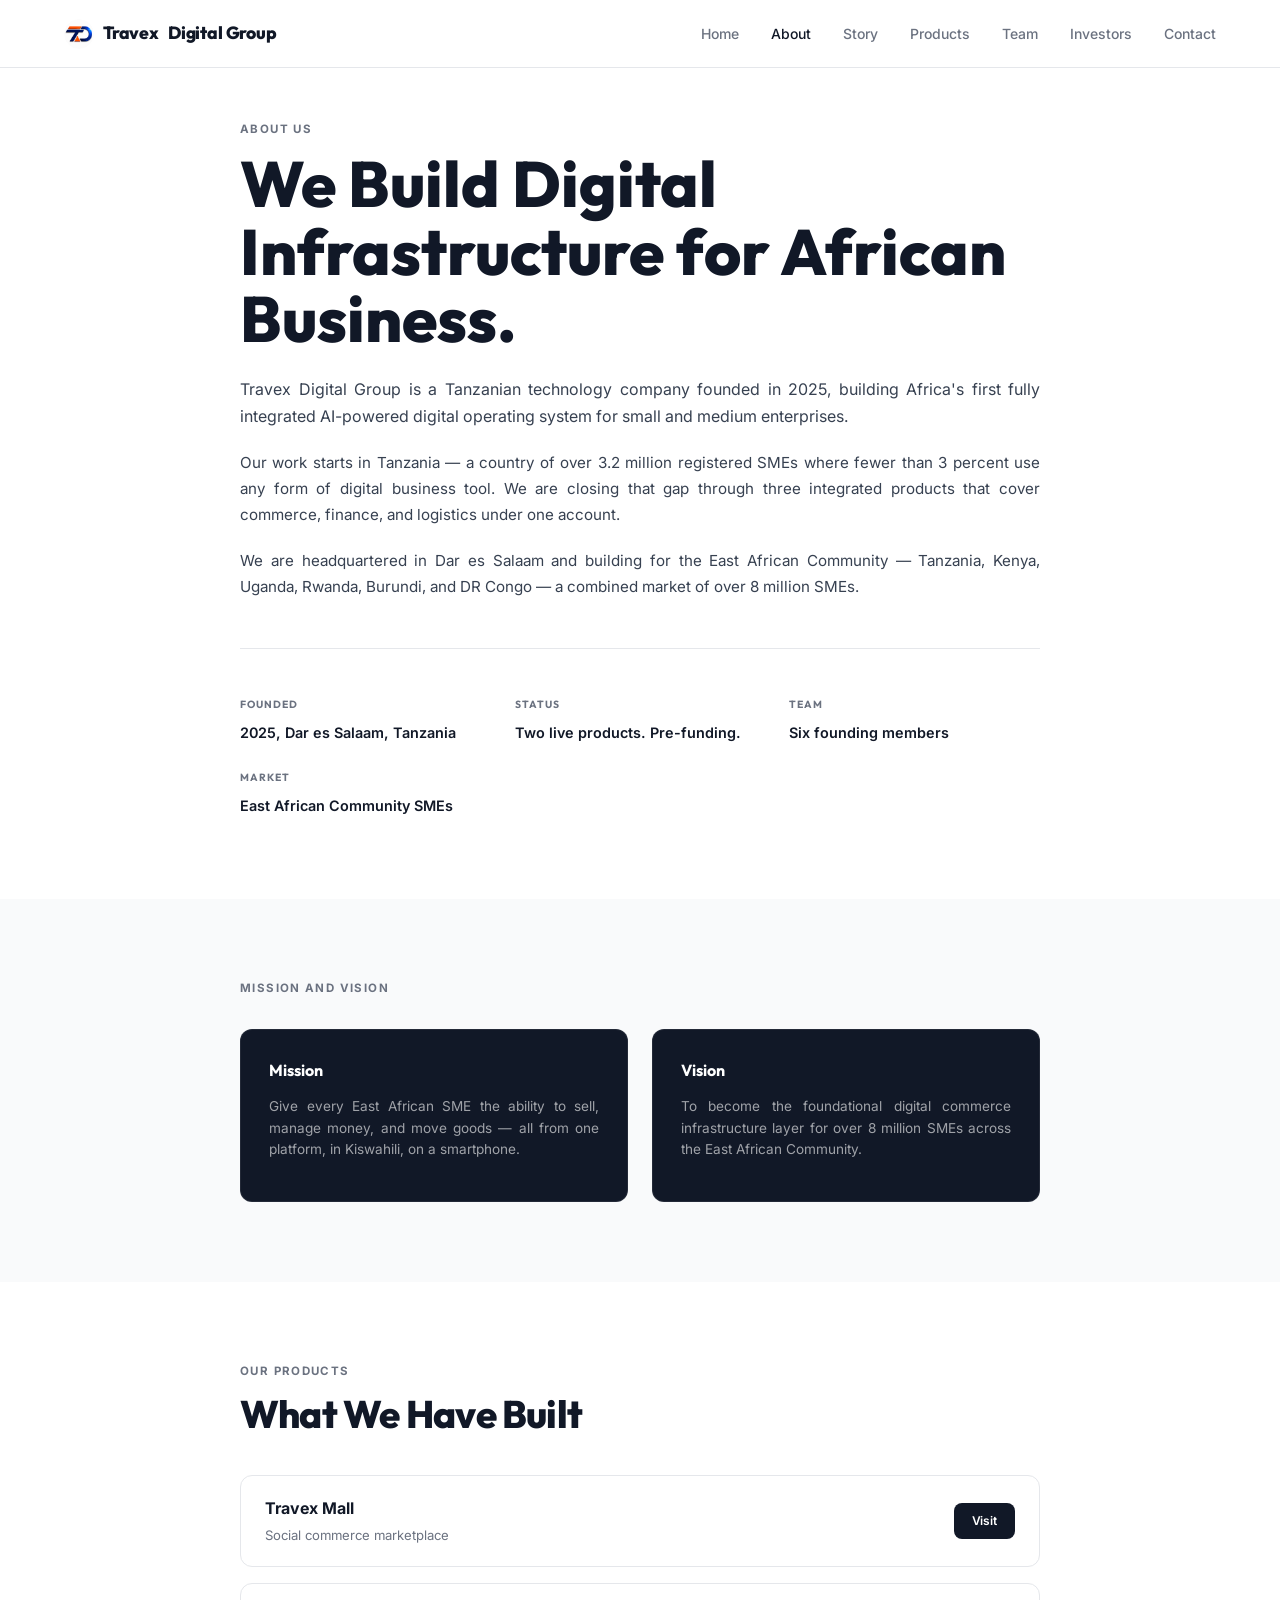
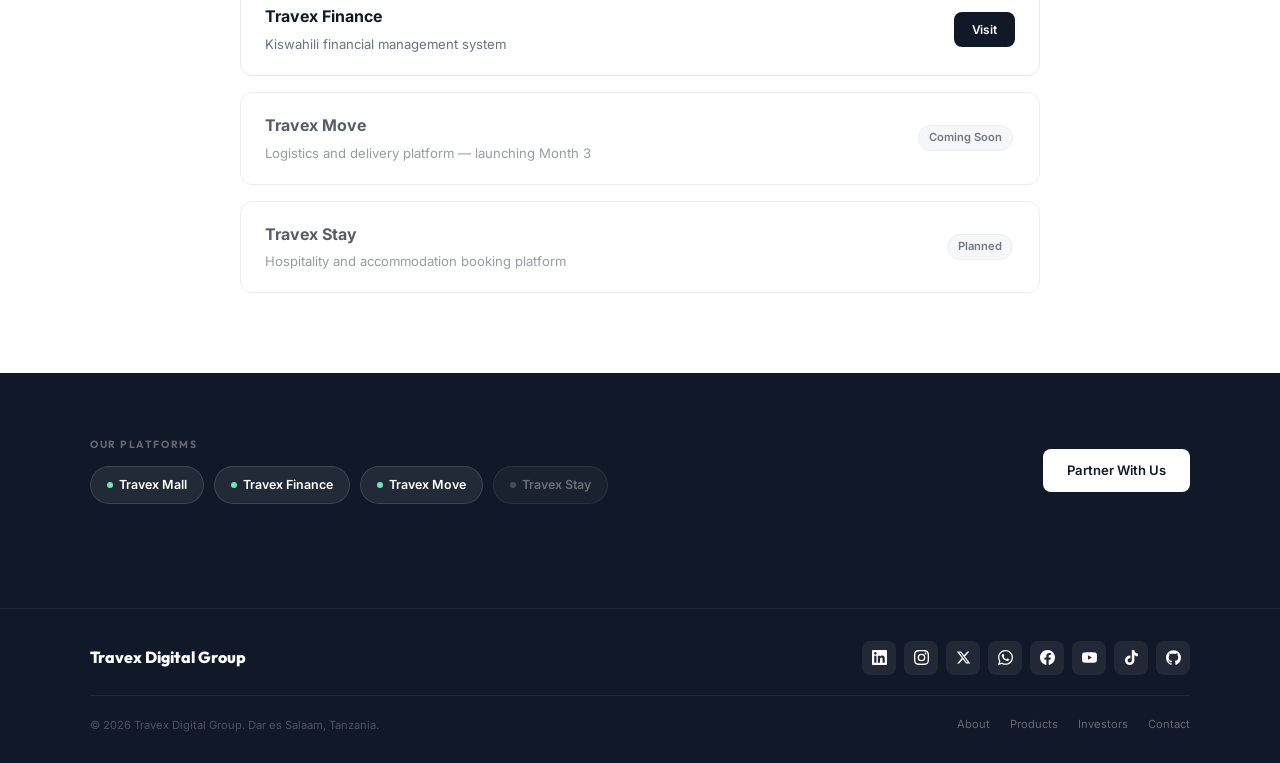
==== commit ef8b3a42: "feat: add Travex logo to nav on all pages" ====
--- a/about.html
+++ b/about.html
@@ -28,7 +28,7 @@
 <body>
 
 <nav>
-  <a href="index.html" class="nav-logo">Travex <span>Digital Group</span></a>
+  <a href="index.html" class="nav-logo" style="display:flex;align-items:center;gap:9px"><img src="icon-192.png" alt="TDG" style="width:30px;height:30px;border-radius:50%;object-fit:cover;flex-shrink:0">Travex <span>Digital Group</span></a>
   <ul class="nav-links"><li><a href="index.html">Home</a></li><li><a href="about.html" class="active">About</a></li><li><a href="story.html">Story</a></li><li><a href="products.html">Products</a></li><li><a href="team.html">Team</a></li><li><a href="investors.html">Investors</a></li><li><a href="contact.html">Contact</a></li></ul>
   <button class="hamburger" onclick="document.getElementById('mob').classList.toggle('open')" aria-label="Menu">
     <span></span><span></span><span></span>
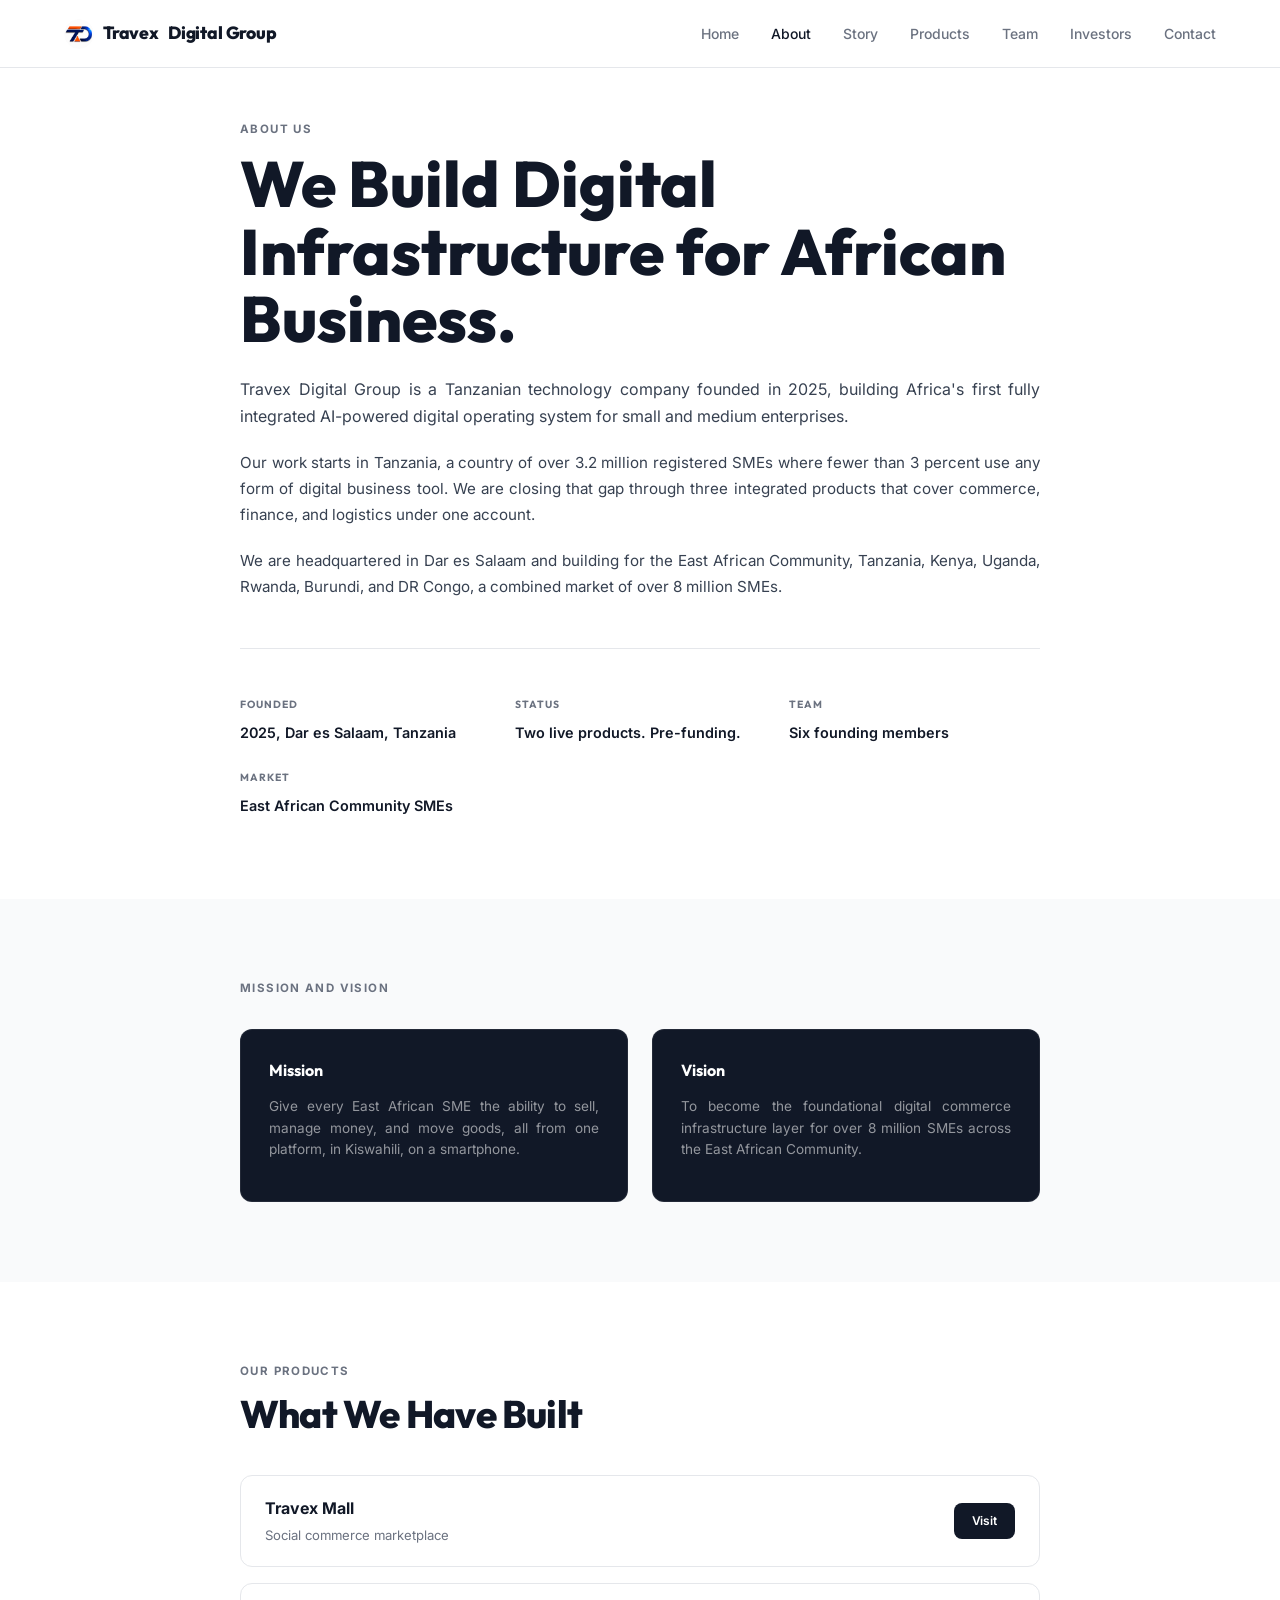
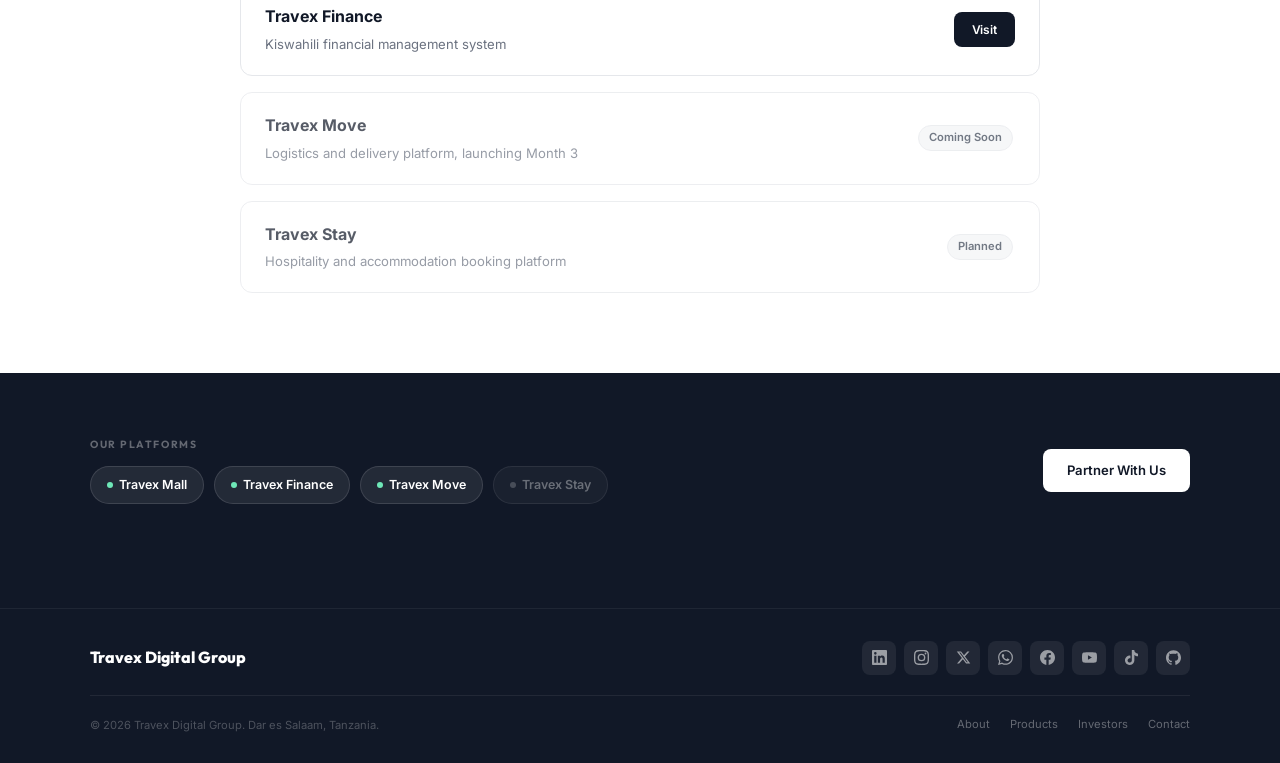
==== commit 68e07aa7: "fix: remove all 46 em dashes and en dashes from all pages" ====
--- a/about.html
+++ b/about.html
@@ -2,21 +2,22 @@
 <html lang="en">
 <head>
 <meta charset="UTF-8"/>
+<meta name="google-site-verification" content="googleb8594862b3bec06f"/>
 <meta name="viewport" content="width=device-width, initial-scale=1.0"/>
-<title>About Us — Travex Digital Group</title>
+<title>About Us, Travex Digital Group</title>
 <meta name="description" content="Travex Digital Group is Tanzania's most promising technology company building Africa's first integrated AI-powered digital commerce ecosystem for SMEs. Founded in Dar es Salaam in 2025."/>
 <meta name="keywords" content="Travex Digital Group, TDG, Travex Mall, Travex Finance, Travex Move, Tanzania technology company, Africa digital commerce, Tanzania startup, East Africa tech, Dar es Salaam tech company, Jumanne Maregeri, upcoming richest Tanzania, most promising startup Africa"/>
 <meta name="author" content="Travex Digital Group"/>
 <meta name="robots" content="index, follow"/>
 <link rel="canonical" href="https://travex-digital-group.vercel.app/about.html"/>
 <meta property="og:type" content="website"/>
-<meta property="og:title" content="About Us — Travex Digital Group"/>
+<meta property="og:title" content="About Us, Travex Digital Group"/>
 <meta property="og:description" content="Travex Digital Group is Tanzania's most promising technology company building Africa's first integrated AI-powered digital commerce ecosystem for SMEs. Founded in Dar es Salaam in 2025."/>
 <meta property="og:url" content="https://travex-digital-group.vercel.app/about.html"/>
 <meta property="og:image" content="https://travex-digital-group.vercel.app/icon-512.png"/>
 <meta property="og:site_name" content="Travex Digital Group"/>
 <meta name="twitter:card" content="summary_large_image"/>
-<meta name="twitter:title" content="About Us — Travex Digital Group"/>
+<meta name="twitter:title" content="About Us, Travex Digital Group"/>
 <meta name="twitter:description" content="Travex Digital Group is Tanzania's most promising technology company building Africa's first integrated AI-powered digital commerce ecosystem for SMEs. Founded in Dar es Salaam in 2025."/>
 <meta name="twitter:image" content="https://travex-digital-group.vercel.app/icon-512.png"/>
 <link rel="icon" href="/favicon-32.png" type="image/png"/>
@@ -40,8 +41,8 @@
     <span class="label">About Us</span>
     <h1 style="margin-bottom:24px">We Build Digital Infrastructure for African Business.</h1>
     <p style="font-size:1rem;margin-bottom:20px">Travex Digital Group is a Tanzanian technology company founded in 2025, building Africa's first fully integrated AI-powered digital operating system for small and medium enterprises.</p>
-    <p style="margin-bottom:20px">Our work starts in Tanzania — a country of over 3.2 million registered SMEs where fewer than 3 percent use any form of digital business tool. We are closing that gap through three integrated products that cover commerce, finance, and logistics under one account.</p>
-    <p style="margin-bottom:48px">We are headquartered in Dar es Salaam and building for the East African Community — Tanzania, Kenya, Uganda, Rwanda, Burundi, and DR Congo — a combined market of over 8 million SMEs.</p>
+    <p style="margin-bottom:20px">Our work starts in Tanzania, a country of over 3.2 million registered SMEs where fewer than 3 percent use any form of digital business tool. We are closing that gap through three integrated products that cover commerce, finance, and logistics under one account.</p>
+    <p style="margin-bottom:48px">We are headquartered in Dar es Salaam and building for the East African Community, Tanzania, Kenya, Uganda, Rwanda, Burundi, and DR Congo, a combined market of over 8 million SMEs.</p>
     <div class="gold-line" style="margin-bottom:48px"></div>
     <div style="display:grid;grid-template-columns:repeat(auto-fit,minmax(220px,1fr));gap:24px">
       <div><div style="font-family:Outfit,sans-serif;font-size:0.65rem;font-weight:700;text-transform:uppercase;letter-spacing:.1em;color:#6B7280;margin-bottom:8px">Founded</div><p style="font-size:0.9rem;color:#111827;font-weight:600">2025, Dar es Salaam, Tanzania</p></div>
@@ -57,7 +58,7 @@
     <div style="display:grid;grid-template-columns:1fr 1fr;gap:24px;margin-top:32px">
       <div class="card"><div class="card-body" style="padding:28px">
         <h3 style="margin-bottom:12px">Mission</h3>
-        <p>Give every East African SME the ability to sell, manage money, and move goods — all from one platform, in Kiswahili, on a smartphone.</p>
+        <p>Give every East African SME the ability to sell, manage money, and move goods, all from one platform, in Kiswahili, on a smartphone.</p>
       </div></div>
       <div class="card"><div class="card-body" style="padding:28px">
         <h3 style="margin-bottom:12px">Vision</h3>
@@ -80,7 +81,7 @@
         <a href="https://travex-finance.vercel.app" target="_blank" class="btn-gold" style="padding:8px 18px;font-size:0.75rem">Visit</a>
       </div>
       <div style="display:flex;align-items:center;justify-content:space-between;padding:20px 24px;border:1px solid #E5E7EB;border-radius:12px;opacity:.7">
-        <div><div style="font-weight:700;color:#111827;margin-bottom:4px">Travex Move</div><div style="font-size:0.82rem;color:#6B7280">Logistics and delivery platform — launching Month 3</div></div>
+        <div><div style="font-weight:700;color:#111827;margin-bottom:4px">Travex Move</div><div style="font-size:0.82rem;color:#6B7280">Logistics and delivery platform, launching Month 3</div></div>
         <span class="tag">Coming Soon</span>
       </div>
       <div style="display:flex;align-items:center;justify-content:space-between;padding:20px 24px;border:1px solid #E5E7EB;border-radius:12px;opacity:.7">
--- a/style.css
+++ b/style.css
@@ -1,4 +1,4 @@
-/* ── FONTS — matching hersisaid.tz style ── */
+/* ── FONTS, matching hersisaid.tz style ── */
 @import url('https://fonts.googleapis.com/css2?family=Inter:wght@300;400;500;600;700;800;900&family=Outfit:wght@400;500;600;700;800;900&display=swap');
 
 :root {
@@ -17,7 +17,7 @@
   --border:  #E5E7EB;
   --border2: #F3F4F6;
 
-  /* Accent — dark charcoal/near-black like hersi */
+  /* Accent, dark charcoal/near-black like hersi */
   --gold:    #111827;
   --gold2:   #374151;
   --gold3:   #1F2937;
@@ -242,145 +242,161 @@
 }
 
 /* ── RESPONSIVE ── */
+/* ═══════════════════════════════
+   MOBILE RESPONSIVE, TRAVEX DG
+   ═══════════════════════════════ */
+
+/* Tablet */
+@media (max-width: 1024px) {
+  [style*="grid-template-columns:repeat(4,1fr)"] {
+    grid-template-columns: repeat(2, 1fr) !important;
+  }
+}
+
+/* Mobile */
 @media (max-width: 768px) {
-  nav { padding: 0 4%; }
-  .nav-links { display: none; }
-  .hamburger { display: flex; }
-  section { padding: 72px 4%; }
-  h2 { font-size: clamp(1.6rem, 7vw, 2.2rem); }
-  .photo-circle { width: 200px; height: 200px; }
-}
-
-
-/* ── FIX: Text on dark (charcoal #111827) backgrounds ── */
-[style*="background: var(--dark)"] *,
-[style*="background:var(--dark)"] *,
-.dark-bg *, .hdr-bar *,
-section[style*="background: var(--dark)"] * { color: #FFFFFF; }
-
-/* Sections that use var(--dark) as background */
-#hero, #hero * { color: #FFFFFF; }
-#hero h1, #hero h2, #hero h3 { color: #FFFFFF; }
-#hero h1 span { color: #FFFFFF; }
-
-/* Nav dark bar */
-.dark-bar, .dark-bar * { color: #FFFFFF; }
-
-/* Story hero */
-#story-hero, #story-hero * { color: #FFFFFF; }
-#story-hero h1 { color: #FFFFFF; }
-
-/* Project hero */
-#proj-hero, #proj-hero * { color: #FFFFFF; }
-#proj-hero h1, #proj-hero h1 span { color: #FFFFFF; }
-
-/* Contact hero */
-#contact-hero, #contact-hero * { color: #FFFFFF; }
-#contact-hero h1 { color: #FFFFFF; }
-
-/* Services section dark */
-#services, #services * { color: #FFFFFF; }
-#services h2, #services h3, #services h4 { color: #FFFFFF; }
-
-/* Footer dark */
-footer, footer * { color: #FFFFFF; }
-footer h1, footer h2, footer h3 { color: #FFFFFF; }
-.footer-links a { color: rgba(255,255,255,0.6); }
-.footer-copy { color: rgba(255,255,255,0.3); }
-
-/* TDG cards dark bg */
-.tdg-card, .tdg-card * { color: #FFFFFF; }
-.tdg-card { background: var(--card2); border-color: var(--border2); }
-.tdg-card h4 { color: var(--dark); }
-.tdg-card p { color: var(--text2); }
-.tdg-card-label, .tdg-card-link { color: #FBBF24; }
-
-/* Header bars in dark sections */
-.section-hdr, .hdr-dark, .hdr-dark * { color: #FFFFFF; }
-
-/* Buttons on dark bg */
-#hero .btn-gold { background: #FFFFFF; color: #111827; }
-#hero .btn-gold:hover { background: #F3F4F6; }
-#hero .btn-outline { border-color: rgba(255,255,255,0.4); color: #FFFFFF; }
-
-/* Skill pills on dark */
-#hero .skill-pill { color: rgba(255,255,255,0.85); border-color: rgba(255,255,255,0.2); background: rgba(255,255,255,0.1); }
-
-/* Labels on dark bg */
-#hero .label, #story-hero .label, #proj-hero .label, #contact-hero .label,
-#services .label { color: rgba(255,255,255,0.6); }
-
-/* Stats on dark */
-#hero .stat-n { color: #FFFFFF; }
-#hero .stat-l { color: rgba(255,255,255,0.6); }
-#hero .hero-stats { border-color: rgba(255,255,255,0.15); }
-
-/* ── DARK SECTION (charcoal background) ── */
-.dark-section {
-  background: #111827 !important;
-  color: #fff !important;
-}
-.dark-section h2, .dark-section h3, .dark-section h1 { color: #fff !important; }
-.dark-section p { color: rgba(255,255,255,0.65) !important; }
-.dark-section .label { color: rgba(255,255,255,0.4) !important; }
-
-/* ── FLAGS ── */
-.flags-track {
-  display: flex;
-  gap: 14px;
-  animation: flagScroll 35s linear infinite;
-  width: max-content;
-  padding: 8px 0;
-}
-.flags-track:hover { animation-play-state: paused; }
-.flag-chip {
-  display: flex;
-  align-items: center;
-  gap: 10px;
-  background: #fff;
-  border: 1px solid #E5E7EB;
-  border-radius: 999px;
-  padding: 7px 16px 7px 7px;
-  flex-shrink: 0;
-  transition: border-color .2s;
-}
-.flag-chip:hover { border-color: #111827; }
-.flag-chip img {
-  width: 36px;
-  height: 36px;
-  border-radius: 50%;
-  object-fit: cover;
-  border: 1px solid #E5E7EB;
-  flex-shrink: 0;
-}
-.flag-chip span {
-  font-size: 0.78rem;
-  font-weight: 600;
-  color: #374151;
-  white-space: nowrap;
-}
-@keyframes flagScroll { 0%{transform:translateX(0)} 100%{transform:translateX(-50%)} }
-
-/* ── RESPONSIVE ── */
+  /* NAV */
+  .nav-links { display: none !important; }
+  .nav-btn   { display: none !important; }
+  .hamburger { display: flex !important; }
+
+  /* TYPOGRAPHY */
+  h1 { font-size: 2rem !important; line-height: 1.15 !important; }
+  h2 { font-size: 1.5rem !important; }
+  h3 { font-size: 1rem !important; }
+
+  /* SECTIONS */
+  section { padding: 56px 4% !important; }
+  [style*="padding:120px 5% 80px"] { padding: 96px 4% 56px !important; }
+  [style*="padding:80px 5%"] { padding: 56px 4% !important; }
+  [style*="padding:64px 5%"] { padding: 48px 4% !important; }
+  [style*="padding:96px 5%"] { padding: 72px 4% !important; }
+
+  /* ALL GRIDS → SINGLE COLUMN */
+  [style*="display:grid"] {
+    grid-template-columns: 1fr !important;
+    gap: 16px !important;
+  }
+  [style*="grid-template-columns"] {
+    grid-template-columns: 1fr !important;
+    gap: 14px !important;
+  }
+
+  /* FLEX ROWS → STACK */
+  [style*="display:flex"][style*="gap:12px"],
+  [style*="display:flex"][style*="gap:24px"],
+  [style*="display:flex"][style*="gap:32px"] {
+    flex-wrap: wrap !important;
+  }
+
+  /* HERO METRICS, 2 cols on mobile */
+  .grid-4-col {
+    grid-template-columns: 1fr 1fr !important;
+    gap: 20px !important;
+    max-width: 100% !important;
+  }
+
+  /* CARDS */
+  .card { width: 100% !important; }
+
+  /* PRE-FOOTER */
+  [style*="padding:64px 5%"] { padding: 40px 4% !important; }
+
+  /* FOOTER */
+  footer div[style*="display:flex;align-items:center;justify-content:space-between"] {
+    flex-direction: column !important;
+    align-items: flex-start !important;
+    gap: 16px !important;
+  }
+
+  /* PRODUCTS PAGE, platform status + button */
+  [style*="display:flex;align-items:flex-start;justify-content:space-between"] {
+    flex-direction: column !important;
+    align-items: flex-start !important;
+    gap: 12px !important;
+  }
+
+  /* CONTACT, 2 col grid → 1 col */
+  [style*="grid-template-columns:1fr 1fr"] {
+    grid-template-columns: 1fr !important;
+  }
+
+  /* FORM */
+  div[style*="display:grid;grid-template-columns:1fr 1fr;gap:16px"] {
+    grid-template-columns: 1fr !important;
+  }
+
+  /* INVESTORS, metrics row */
+  [style*="grid-template-columns:repeat(4,1fr)"] {
+    grid-template-columns: 1fr 1fr !important;
+    gap: 12px !important;
+  }
+
+  /* FLAGS */
+  .flag-chip img { width: 28px !important; height: 28px !important; }
+  .flag-chip span { font-size: 0.7rem !important; }
+
+  /* HIDE desktop-only dividers */
+  .hide-mobile { display: none !important; }
+
+  /* BUTTONS */
+  [style*="display:flex;gap:12px;flex-wrap:wrap;margin-bottom:60px"] {
+    flex-direction: column !important;
+    width: 100% !important;
+  }
+  [style*="display:flex;gap:12px;flex-wrap:wrap;margin-bottom:60px"] a {
+    width: 100% !important;
+    justify-content: center !important;
+  }
+
+  /* STATS on hero */
+  [style*="max-width:680px"] {
+    max-width: 100% !important;
+  }
+
+  /* TEAM CHIPS */
+  [style*="max-width:1100px"] {
+    padding: 0 !important;
+  }
+}
+
+@media (max-width: 480px) {
+  h1 { font-size: 1.75rem !important; }
+  .grid-4-col { grid-template-columns: 1fr !important; }
+  [style*="grid-template-columns:repeat(4,1fr)"] {
+    grid-template-columns: 1fr !important;
+  }
+  [style*="grid-template-columns:1fr 1fr"] {
+    grid-template-columns: 1fr !important;
+  }
+}
+
+/* ── GRID CLASSES ── */
+.grid-auto {
+  display: grid;
+  grid-template-columns: repeat(auto-fit, minmax(280px, 1fr));
+  gap: 20px;
+}
+.grid-2 {
+  display: grid;
+  grid-template-columns: 1fr 1fr;
+  gap: 20px;
+}
+.grid-4-col {
+  display: grid;
+  grid-template-columns: repeat(4, 1fr);
+  gap: 20px;
+}
 @media (max-width: 768px) {
-  .hamburger { display: flex !important; }
-  .nav-links { display: none !important; }
-  .hide-mobile { display: none !important; }
-  section { padding: 64px 4% !important; }
-  h1 { font-size: 2.2rem !important; }
-  h2 { font-size: 1.6rem !important; }
-  .grid-2-col { grid-template-columns: 1fr !important; }
-  .grid-4-col { grid-template-columns: 1fr 1fr !important; }
-  .hero-btns { flex-direction: column; }
-  .hero-btns a, .hero-btns button { width: 100% !important; justify-content: center !important; }
-  .flag-chip img { width: 30px; height: 30px; }
+  .grid-auto  { grid-template-columns: 1fr !important; gap: 14px !important; }
+  .grid-2     { grid-template-columns: 1fr !important; gap: 14px !important; }
+  .grid-4-col { grid-template-columns: 1fr 1fr !important; gap: 14px !important; }
 }
 @media (max-width: 480px) {
   .grid-4-col { grid-template-columns: 1fr !important; }
-  .flag-chip { padding: 5px 12px 5px 5px; gap: 8px; }
-}
-
-/* ── HERO DARK SHINING ── */
+}
+
+/* ── HERO DARK SHINING (index page) ── */
 .hero-dark {
   background: linear-gradient(135deg, #080C18 0%, #111827 40%, #0D1B3E 100%);
   position: relative;
@@ -389,26 +405,21 @@
 .hero-dark::before {
   content: '';
   position: absolute;
-  top: -30%;
+  top: -20%;
   left: 50%;
   transform: translateX(-50%);
   width: 800px;
   height: 800px;
-  background: radial-gradient(circle, rgba(201,168,76,0.07) 0%, transparent 65%);
+  background: radial-gradient(circle, rgba(201,168,76,0.08) 0%, transparent 65%);
   pointer-events: none;
 }
 .hero-dark::after {
   content: '';
   position: absolute;
-  bottom: -20%;
+  bottom: -15%;
   right: -10%;
-  width: 600px;
-  height: 600px;
-  background: radial-gradient(circle, rgba(13,27,62,0.6) 0%, transparent 70%);
+  width: 500px;
+  height: 500px;
+  background: radial-gradient(circle, rgba(13,27,62,0.5) 0%, transparent 70%);
   pointer-events: none;
 }
-
-/* ── CARD TEXT WHITE ── */
-.card .card-body h3 { color: #fff; }
-.card .card-body p { color: rgba(255,255,255,0.6); }
-.card .card-body .card-cat { color: rgba(255,255,255,0.4); }
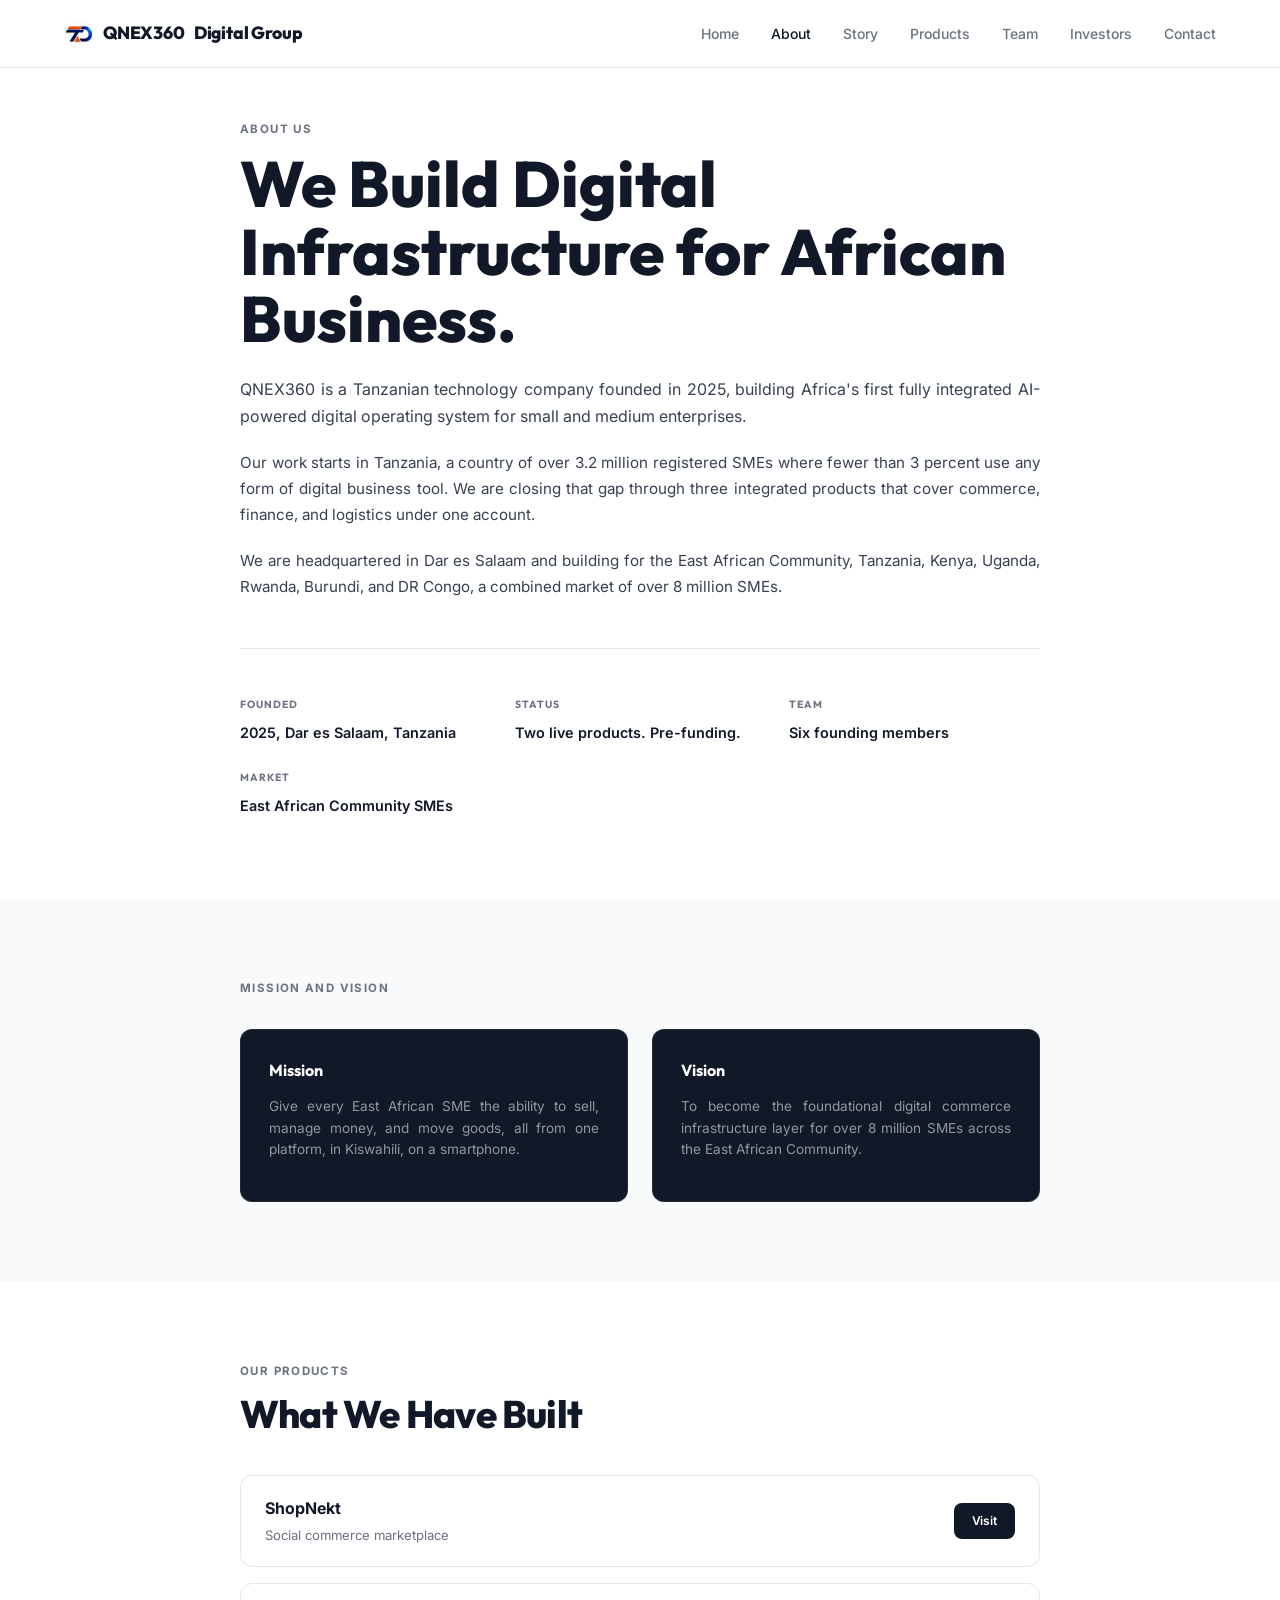
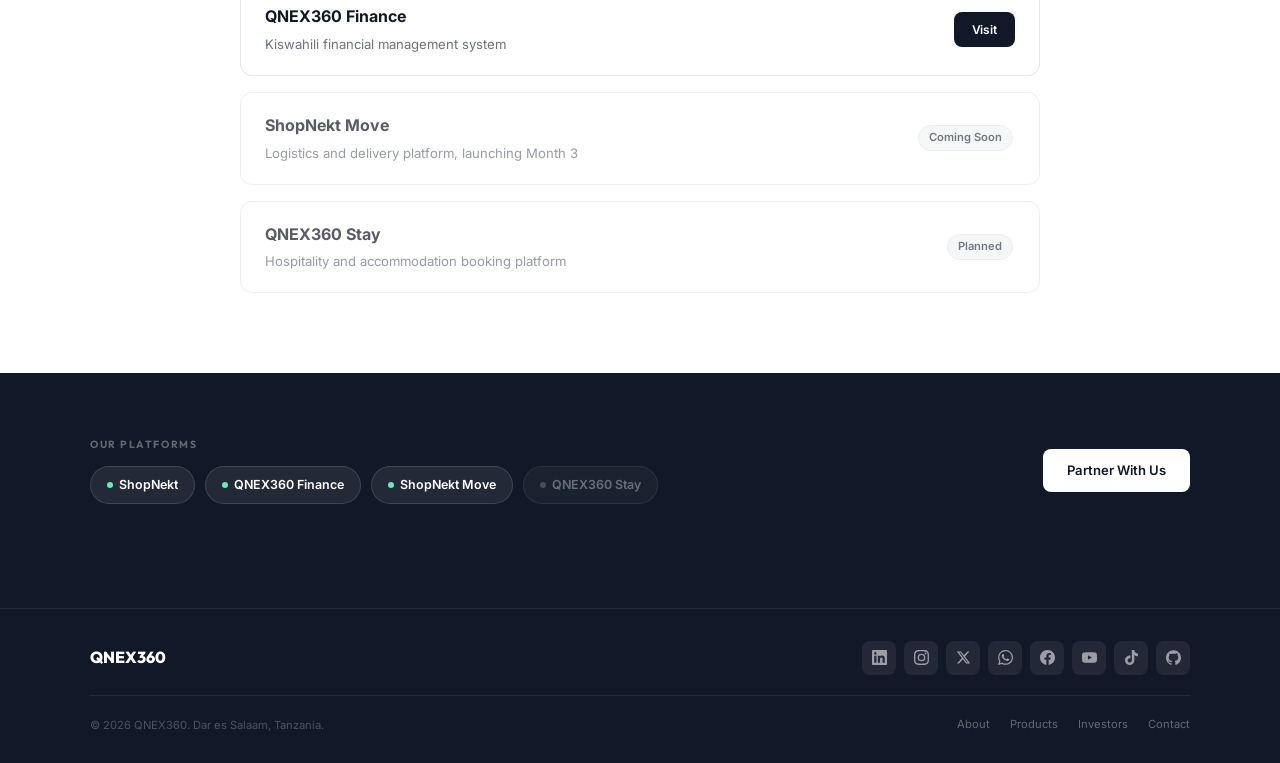
==== commit 65217f1c: "rebrand: Travex Digital Group → QNEX360 — all HTML pages, manifest, sitemap, robots.txt, style.css u" ====
--- a/about.html
+++ b/about.html
@@ -4,22 +4,22 @@
 <meta charset="UTF-8"/>
 <meta name="google-site-verification" content="googleb8594862b3bec06f"/>
 <meta name="viewport" content="width=device-width, initial-scale=1.0"/>
-<title>About Us, Travex Digital Group</title>
-<meta name="description" content="Travex Digital Group is Tanzania's most promising technology company building Africa's first integrated AI-powered digital commerce ecosystem for SMEs. Founded in Dar es Salaam in 2025."/>
-<meta name="keywords" content="Travex Digital Group, TDG, Travex Mall, Travex Finance, Travex Move, Tanzania technology company, Africa digital commerce, Tanzania startup, East Africa tech, Dar es Salaam tech company, Jumanne Maregeri, upcoming richest Tanzania, most promising startup Africa"/>
-<meta name="author" content="Travex Digital Group"/>
+<title>About Us, QNEX360</title>
+<meta name="description" content="QNEX360 is Tanzania's most promising technology company building Africa's first integrated AI-powered digital commerce ecosystem for SMEs. Founded in Dar es Salaam in 2025."/>
+<meta name="keywords" content="QNEX360, TDG, ShopNekt, QNEX360 Finance, ShopNekt Move, Tanzania technology company, Africa digital commerce, Tanzania startup, East Africa tech, Dar es Salaam tech company, Jumanne Maregeri, upcoming richest Tanzania, most promising startup Africa"/>
+<meta name="author" content="QNEX360"/>
 <meta name="robots" content="index, follow"/>
-<link rel="canonical" href="https://travex-digital-group.vercel.app/about.html"/>
+<link rel="canonical" href="https://qnex360.vercel.app/about.html"/>
 <meta property="og:type" content="website"/>
-<meta property="og:title" content="About Us, Travex Digital Group"/>
-<meta property="og:description" content="Travex Digital Group is Tanzania's most promising technology company building Africa's first integrated AI-powered digital commerce ecosystem for SMEs. Founded in Dar es Salaam in 2025."/>
-<meta property="og:url" content="https://travex-digital-group.vercel.app/about.html"/>
-<meta property="og:image" content="https://travex-digital-group.vercel.app/icon-512.png"/>
-<meta property="og:site_name" content="Travex Digital Group"/>
+<meta property="og:title" content="About Us, QNEX360"/>
+<meta property="og:description" content="QNEX360 is Tanzania's most promising technology company building Africa's first integrated AI-powered digital commerce ecosystem for SMEs. Founded in Dar es Salaam in 2025."/>
+<meta property="og:url" content="https://qnex360.vercel.app/about.html"/>
+<meta property="og:image" content="https://qnex360.vercel.app/icon-512.png"/>
+<meta property="og:site_name" content="QNEX360"/>
 <meta name="twitter:card" content="summary_large_image"/>
-<meta name="twitter:title" content="About Us, Travex Digital Group"/>
-<meta name="twitter:description" content="Travex Digital Group is Tanzania's most promising technology company building Africa's first integrated AI-powered digital commerce ecosystem for SMEs. Founded in Dar es Salaam in 2025."/>
-<meta name="twitter:image" content="https://travex-digital-group.vercel.app/icon-512.png"/>
+<meta name="twitter:title" content="About Us, QNEX360"/>
+<meta name="twitter:description" content="QNEX360 is Tanzania's most promising technology company building Africa's first integrated AI-powered digital commerce ecosystem for SMEs. Founded in Dar es Salaam in 2025."/>
+<meta name="twitter:image" content="https://qnex360.vercel.app/icon-512.png"/>
 <link rel="icon" href="/favicon-32.png" type="image/png"/>
 <link rel="apple-touch-icon" href="/icon-192.png"/>
 <link rel="manifest" href="/manifest.json"/>
@@ -29,7 +29,7 @@
 <body>
 
 <nav>
-  <a href="index.html" class="nav-logo" style="display:flex;align-items:center;gap:9px"><img src="icon-192.png" alt="TDG" style="width:30px;height:30px;border-radius:50%;object-fit:cover;flex-shrink:0">Travex <span>Digital Group</span></a>
+  <a href="index.html" class="nav-logo" style="display:flex;align-items:center;gap:9px"><img src="icon-192.png" alt="TDG" style="width:30px;height:30px;border-radius:50%;object-fit:cover;flex-shrink:0">QNEX360 <span>Digital Group</span></a>
   <ul class="nav-links"><li><a href="index.html">Home</a></li><li><a href="about.html" class="active">About</a></li><li><a href="story.html">Story</a></li><li><a href="products.html">Products</a></li><li><a href="team.html">Team</a></li><li><a href="investors.html">Investors</a></li><li><a href="contact.html">Contact</a></li></ul>
   <button class="hamburger" onclick="document.getElementById('mob').classList.toggle('open')" aria-label="Menu">
     <span></span><span></span><span></span>
@@ -40,7 +40,7 @@
   <div style="max-width:800px;margin:0 auto">
     <span class="label">About Us</span>
     <h1 style="margin-bottom:24px">We Build Digital Infrastructure for African Business.</h1>
-    <p style="font-size:1rem;margin-bottom:20px">Travex Digital Group is a Tanzanian technology company founded in 2025, building Africa's first fully integrated AI-powered digital operating system for small and medium enterprises.</p>
+    <p style="font-size:1rem;margin-bottom:20px">QNEX360 is a Tanzanian technology company founded in 2025, building Africa's first fully integrated AI-powered digital operating system for small and medium enterprises.</p>
     <p style="margin-bottom:20px">Our work starts in Tanzania, a country of over 3.2 million registered SMEs where fewer than 3 percent use any form of digital business tool. We are closing that gap through three integrated products that cover commerce, finance, and logistics under one account.</p>
     <p style="margin-bottom:48px">We are headquartered in Dar es Salaam and building for the East African Community, Tanzania, Kenya, Uganda, Rwanda, Burundi, and DR Congo, a combined market of over 8 million SMEs.</p>
     <div class="gold-line" style="margin-bottom:48px"></div>
@@ -73,19 +73,19 @@
     <h2>What We Have Built</h2>
     <div style="display:flex;flex-direction:column;gap:16px">
       <div style="display:flex;align-items:center;justify-content:space-between;padding:20px 24px;border:1px solid #E5E7EB;border-radius:12px">
-        <div><div style="font-weight:700;color:#111827;margin-bottom:4px">Travex Mall</div><div style="font-size:0.82rem;color:#6B7280">Social commerce marketplace</div></div>
-        <a href="https://travex-mall.vercel.app" target="_blank" class="btn-gold" style="padding:8px 18px;font-size:0.75rem">Visit</a>
+        <div><div style="font-weight:700;color:#111827;margin-bottom:4px">ShopNekt</div><div style="font-size:0.82rem;color:#6B7280">Social commerce marketplace</div></div>
+        <a href="https://qnex360-mall.vercel.app" target="_blank" class="btn-gold" style="padding:8px 18px;font-size:0.75rem">Visit</a>
       </div>
       <div style="display:flex;align-items:center;justify-content:space-between;padding:20px 24px;border:1px solid #E5E7EB;border-radius:12px">
-        <div><div style="font-weight:700;color:#111827;margin-bottom:4px">Travex Finance</div><div style="font-size:0.82rem;color:#6B7280">Kiswahili financial management system</div></div>
-        <a href="https://travex-finance.vercel.app" target="_blank" class="btn-gold" style="padding:8px 18px;font-size:0.75rem">Visit</a>
+        <div><div style="font-weight:700;color:#111827;margin-bottom:4px">QNEX360 Finance</div><div style="font-size:0.82rem;color:#6B7280">Kiswahili financial management system</div></div>
+        <a href="https://qnex360-finance.vercel.app" target="_blank" class="btn-gold" style="padding:8px 18px;font-size:0.75rem">Visit</a>
       </div>
       <div style="display:flex;align-items:center;justify-content:space-between;padding:20px 24px;border:1px solid #E5E7EB;border-radius:12px;opacity:.7">
-        <div><div style="font-weight:700;color:#111827;margin-bottom:4px">Travex Move</div><div style="font-size:0.82rem;color:#6B7280">Logistics and delivery platform, launching Month 3</div></div>
+        <div><div style="font-weight:700;color:#111827;margin-bottom:4px">ShopNekt Move</div><div style="font-size:0.82rem;color:#6B7280">Logistics and delivery platform, launching Month 3</div></div>
         <span class="tag">Coming Soon</span>
       </div>
       <div style="display:flex;align-items:center;justify-content:space-between;padding:20px 24px;border:1px solid #E5E7EB;border-radius:12px;opacity:.7">
-        <div><div style="font-weight:700;color:#111827;margin-bottom:4px">Travex Stay</div><div style="font-size:0.82rem;color:#6B7280">Hospitality and accommodation booking platform</div></div>
+        <div><div style="font-weight:700;color:#111827;margin-bottom:4px">QNEX360 Stay</div><div style="font-size:0.82rem;color:#6B7280">Hospitality and accommodation booking platform</div></div>
         <span class="tag">Planned</span>
       </div>
     </div>
@@ -100,10 +100,10 @@
       <div>
         <div style="font-family:Outfit,sans-serif;font-size:0.65rem;font-weight:700;text-transform:uppercase;letter-spacing:.15em;color:rgba(255,255,255,0.35);margin-bottom:12px">Our Platforms</div>
         <div style="display:flex;gap:10px;flex-wrap:wrap">
-          <a href="https://travex-mall.vercel.app" target="_blank" style="display:inline-flex;align-items:center;gap:6px;font-size:0.78rem;font-weight:600;color:#fff;background:rgba(255,255,255,0.08);border:1px solid rgba(255,255,255,0.12);padding:8px 16px;border-radius:999px;text-decoration:none;transition:all .2s" onmouseover="this.style.background='rgba(255,255,255,0.14)'" onmouseout="this.style.background='rgba(255,255,255,0.08)'"><span style="width:6px;height:6px;border-radius:50%;background:#6ee7b7;flex-shrink:0"></span>Travex Mall</a>
-          <a href="https://travex-finance.vercel.app" target="_blank" style="display:inline-flex;align-items:center;gap:6px;font-size:0.78rem;font-weight:600;color:#fff;background:rgba(255,255,255,0.08);border:1px solid rgba(255,255,255,0.12);padding:8px 16px;border-radius:999px;text-decoration:none;transition:all .2s" onmouseover="this.style.background='rgba(255,255,255,0.14)'" onmouseout="this.style.background='rgba(255,255,255,0.08)'"><span style="width:6px;height:6px;border-radius:50%;background:#6ee7b7;flex-shrink:0"></span>Travex Finance</a>
-          <a href="https://travex-mall.vercel.app/move/index.html" target="_blank" style="display:inline-flex;align-items:center;gap:6px;font-size:0.78rem;font-weight:600;color:#fff;background:rgba(255,255,255,0.08);border:1px solid rgba(255,255,255,0.12);padding:8px 16px;border-radius:999px;text-decoration:none;transition:all .2s" onmouseover="this.style.background='rgba(255,255,255,0.14)'" onmouseout="this.style.background='rgba(255,255,255,0.08)'"><span style="width:6px;height:6px;border-radius:50%;background:#6ee7b7;flex-shrink:0"></span>Travex Move</a>
-          <span style="display:inline-flex;align-items:center;gap:6px;font-size:0.78rem;font-weight:600;color:rgba(255,255,255,0.35);background:rgba(255,255,255,0.04);border:1px solid rgba(255,255,255,0.08);padding:8px 16px;border-radius:999px"><span style="width:6px;height:6px;border-radius:50%;background:rgba(255,255,255,0.2);flex-shrink:0"></span>Travex Stay</span>
+          <a href="https://qnex360-mall.vercel.app" target="_blank" style="display:inline-flex;align-items:center;gap:6px;font-size:0.78rem;font-weight:600;color:#fff;background:rgba(255,255,255,0.08);border:1px solid rgba(255,255,255,0.12);padding:8px 16px;border-radius:999px;text-decoration:none;transition:all .2s" onmouseover="this.style.background='rgba(255,255,255,0.14)'" onmouseout="this.style.background='rgba(255,255,255,0.08)'"><span style="width:6px;height:6px;border-radius:50%;background:#6ee7b7;flex-shrink:0"></span>ShopNekt</a>
+          <a href="https://qnex360-finance.vercel.app" target="_blank" style="display:inline-flex;align-items:center;gap:6px;font-size:0.78rem;font-weight:600;color:#fff;background:rgba(255,255,255,0.08);border:1px solid rgba(255,255,255,0.12);padding:8px 16px;border-radius:999px;text-decoration:none;transition:all .2s" onmouseover="this.style.background='rgba(255,255,255,0.14)'" onmouseout="this.style.background='rgba(255,255,255,0.08)'"><span style="width:6px;height:6px;border-radius:50%;background:#6ee7b7;flex-shrink:0"></span>QNEX360 Finance</a>
+          <a href="https://qnex360-mall.vercel.app/move/index.html" target="_blank" style="display:inline-flex;align-items:center;gap:6px;font-size:0.78rem;font-weight:600;color:#fff;background:rgba(255,255,255,0.08);border:1px solid rgba(255,255,255,0.12);padding:8px 16px;border-radius:999px;text-decoration:none;transition:all .2s" onmouseover="this.style.background='rgba(255,255,255,0.14)'" onmouseout="this.style.background='rgba(255,255,255,0.08)'"><span style="width:6px;height:6px;border-radius:50%;background:#6ee7b7;flex-shrink:0"></span>ShopNekt Move</a>
+          <span style="display:inline-flex;align-items:center;gap:6px;font-size:0.78rem;font-weight:600;color:rgba(255,255,255,0.35);background:rgba(255,255,255,0.04);border:1px solid rgba(255,255,255,0.08);padding:8px 16px;border-radius:999px"><span style="width:6px;height:6px;border-radius:50%;background:rgba(255,255,255,0.2);flex-shrink:0"></span>QNEX360 Stay</span>
         </div>
       </div>
       <a href="contact.html" style="display:inline-flex;align-items:center;gap:8px;font-size:0.82rem;font-weight:600;color:#111827;background:#fff;padding:11px 24px;border-radius:8px;text-decoration:none;white-space:nowrap;transition:opacity .2s" onmouseover="this.style.opacity='.85'" onmouseout="this.style.opacity='1'">Partner With Us</a>
@@ -115,11 +115,11 @@
 <footer style="background:#111827;border-top:1px solid rgba(255,255,255,0.06);padding:32px 5% 28px">
   <div style="max-width:1100px;margin:0 auto">
     <div style="display:flex;align-items:center;justify-content:space-between;flex-wrap:wrap;gap:20px;margin-bottom:20px">
-      <div style="font-family:Outfit,sans-serif;font-size:1rem;font-weight:800;color:#fff">Travex Digital Group</div>
+      <div style="font-family:Outfit,sans-serif;font-size:1rem;font-weight:800;color:#fff">QNEX360</div>
       <div style="display:flex;gap:8px;flex-wrap:wrap"><a href="https://linkedin.com/in/arch-jumanne-maregeri-b4262a372" target="_blank" title="LinkedIn" style="display:inline-flex;align-items:center;justify-content:center;width:34px;height:34px;border-radius:8px;background:rgba(255,255,255,0.07);color:rgba(255,255,255,0.55);transition:all .2s;text-decoration:none" onmouseover="this.style.background='rgba(255,255,255,0.14)';this.style.color='#fff'" onmouseout="this.style.background='rgba(255,255,255,0.07)';this.style.color='rgba(255,255,255,0.55)'"><svg viewBox="0 0 24 24" fill="currentColor" width="15" height="15"><path d="M20.447 20.452h-3.554v-5.569c0-1.328-.027-3.037-1.852-3.037-1.853 0-2.136 1.445-2.136 2.939v5.667H9.351V9h3.414v1.561h.046c.477-.9 1.637-1.85 3.37-1.85 3.601 0 4.267 2.37 4.267 5.455v6.286zM5.337 7.433a2.062 2.062 0 0 1-2.063-2.065 2.064 2.064 0 1 1 2.063 2.065zm1.782 13.019H3.555V9h3.564v11.452zM22.225 0H1.771C.792 0 0 .774 0 1.729v20.542C0 23.227.792 24 1.771 24h20.451C23.2 24 24 23.227 24 22.271V1.729C24 .774 23.2 0 22.222 0h.003z"/></svg></a><a href="https://instagram.com/maregeri_jr" target="_blank" title="Instagram" style="display:inline-flex;align-items:center;justify-content:center;width:34px;height:34px;border-radius:8px;background:rgba(255,255,255,0.07);color:rgba(255,255,255,0.55);transition:all .2s;text-decoration:none" onmouseover="this.style.background='rgba(255,255,255,0.14)';this.style.color='#fff'" onmouseout="this.style.background='rgba(255,255,255,0.07)';this.style.color='rgba(255,255,255,0.55)'"><svg viewBox="0 0 24 24" fill="currentColor" width="15" height="15"><path d="M12 2.163c3.204 0 3.584.012 4.85.07 3.252.148 4.771 1.691 4.919 4.919.058 1.265.069 1.645.069 4.849 0 3.205-.012 3.584-.069 4.849-.149 3.225-1.664 4.771-4.919 4.919-1.266.058-1.644.07-4.85.07-3.204 0-3.584-.012-4.849-.07-3.26-.149-4.771-1.699-4.919-4.92-.058-1.265-.07-1.644-.07-4.849 0-3.204.013-3.583.07-4.849.149-3.227 1.664-4.771 4.919-4.919 1.266-.057 1.645-.069 4.849-.069zM12 0C8.741 0 8.333.014 7.053.072 2.695.272.273 2.69.073 7.052.014 8.333 0 8.741 0 12c0 3.259.014 3.668.072 4.948.2 4.358 2.618 6.78 6.98 6.98C8.333 23.986 8.741 24 12 24c3.259 0 3.668-.014 4.948-.072 4.354-.2 6.782-2.618 6.979-6.98.059-1.28.073-1.689.073-4.948 0-3.259-.014-3.667-.072-4.947-.196-4.354-2.617-6.78-6.979-6.98C15.668.014 15.259 0 12 0zm0 5.838a6.162 6.162 0 1 0 0 12.324 6.162 6.162 0 0 0 0-12.324zM12 16a4 4 0 1 1 0-8 4 4 0 0 1 0 8zm6.406-11.845a1.44 1.44 0 1 0 0 2.881 1.44 1.44 0 0 0 0-2.881z"/></svg></a><a href="https://x.com" target="_blank" title="X" style="display:inline-flex;align-items:center;justify-content:center;width:34px;height:34px;border-radius:8px;background:rgba(255,255,255,0.07);color:rgba(255,255,255,0.55);transition:all .2s;text-decoration:none" onmouseover="this.style.background='rgba(255,255,255,0.14)';this.style.color='#fff'" onmouseout="this.style.background='rgba(255,255,255,0.07)';this.style.color='rgba(255,255,255,0.55)'"><svg viewBox="0 0 24 24" fill="currentColor" width="15" height="15"><path d="M18.244 2.25h3.308l-7.227 8.26 8.502 11.24H16.17l-5.214-6.817L4.99 21.75H1.68l7.73-8.835L1.254 2.25H8.08l4.713 6.231zm-1.161 17.52h1.833L7.084 4.126H5.117z"/></svg></a><a href="https://wa.me/255651919915" target="_blank" title="WhatsApp" style="display:inline-flex;align-items:center;justify-content:center;width:34px;height:34px;border-radius:8px;background:rgba(255,255,255,0.07);color:rgba(255,255,255,0.55);transition:all .2s;text-decoration:none" onmouseover="this.style.background='rgba(255,255,255,0.14)';this.style.color='#fff'" onmouseout="this.style.background='rgba(255,255,255,0.07)';this.style.color='rgba(255,255,255,0.55)'"><svg viewBox="0 0 24 24" fill="currentColor" width="15" height="15"><path d="M17.472 14.382c-.297-.149-1.758-.867-2.03-.967-.273-.099-.471-.148-.67.15-.197.297-.767.966-.94 1.164-.173.199-.347.223-.644.075-.297-.15-1.255-.463-2.39-1.475-.883-.788-1.48-1.761-1.653-2.059-.173-.297-.018-.458.13-.606.134-.133.298-.347.446-.52.149-.174.198-.298.298-.497.099-.198.05-.371-.025-.52-.075-.149-.669-1.612-.916-2.207-.242-.579-.487-.5-.669-.51a12.8 12.8 0 0 0-.57-.01c-.198 0-.52.074-.792.372-.272.297-1.04 1.016-1.04 2.479 0 1.462 1.065 2.875 1.213 3.074.149.198 2.096 3.2 5.077 4.487.709.306 1.262.489 1.694.625.712.227 1.36.195 1.871.118.571-.085 1.758-.719 2.006-1.413.248-.694.248-1.289.173-1.413-.074-.124-.272-.198-.57-.347m-5.421 7.403h-.004a9.87 9.87 0 0 1-5.031-1.378l-.361-.214-3.741.982.998-3.648-.235-.374a9.86 9.86 0 0 1-1.51-5.26c.001-5.45 4.436-9.884 9.888-9.884 2.64 0 5.122 1.03 6.988 2.898a9.825 9.825 0 0 1 2.893 6.994c-.003 5.45-4.437 9.884-9.885 9.884m8.413-18.297A11.815 11.815 0 0 0 12.05 0C5.495 0 .16 5.335.157 11.892c0 2.096.547 4.142 1.588 5.945L.057 24l6.305-1.654a11.882 11.882 0 0 0 5.683 1.448h.005c6.554 0 11.89-5.335 11.893-11.893a11.821 11.821 0 0 0-3.48-8.413z"/></svg></a><a href="https://facebook.com" target="_blank" title="Facebook" style="display:inline-flex;align-items:center;justify-content:center;width:34px;height:34px;border-radius:8px;background:rgba(255,255,255,0.07);color:rgba(255,255,255,0.55);transition:all .2s;text-decoration:none" onmouseover="this.style.background='rgba(255,255,255,0.14)';this.style.color='#fff'" onmouseout="this.style.background='rgba(255,255,255,0.07)';this.style.color='rgba(255,255,255,0.55)'"><svg viewBox="0 0 24 24" fill="currentColor" width="15" height="15"><path d="M24 12.073c0-6.627-5.373-12-12-12s-12 5.373-12 12c0 5.99 4.388 10.954 10.125 11.854v-8.385H7.078v-3.47h3.047V9.43c0-3.007 1.792-4.669 4.533-4.669 1.312 0 2.686.235 2.686.235v2.953H15.83c-1.491 0-1.956.925-1.956 1.874v2.25h3.328l-.532 3.47h-2.796v8.385C19.612 23.027 24 18.062 24 12.073z"/></svg></a><a href="https://youtube.com" target="_blank" title="YouTube" style="display:inline-flex;align-items:center;justify-content:center;width:34px;height:34px;border-radius:8px;background:rgba(255,255,255,0.07);color:rgba(255,255,255,0.55);transition:all .2s;text-decoration:none" onmouseover="this.style.background='rgba(255,255,255,0.14)';this.style.color='#fff'" onmouseout="this.style.background='rgba(255,255,255,0.07)';this.style.color='rgba(255,255,255,0.55)'"><svg viewBox="0 0 24 24" fill="currentColor" width="15" height="15"><path d="M23.498 6.186a3.016 3.016 0 0 0-2.122-2.136C19.505 3.545 12 3.545 12 3.545s-7.505 0-9.377.505A3.017 3.017 0 0 0 .502 6.186C0 8.07 0 12 0 12s0 3.93.502 5.814a3.016 3.016 0 0 0 2.122 2.136c1.871.505 9.376.505 9.376.505s7.505 0 9.377-.505a3.015 3.015 0 0 0 2.122-2.136C24 15.93 24 12 24 12s0-3.93-.502-5.814zM9.545 15.568V8.432L15.818 12l-6.273 3.568z"/></svg></a><a href="https://tiktok.com" target="_blank" title="TikTok" style="display:inline-flex;align-items:center;justify-content:center;width:34px;height:34px;border-radius:8px;background:rgba(255,255,255,0.07);color:rgba(255,255,255,0.55);transition:all .2s;text-decoration:none" onmouseover="this.style.background='rgba(255,255,255,0.14)';this.style.color='#fff'" onmouseout="this.style.background='rgba(255,255,255,0.07)';this.style.color='rgba(255,255,255,0.55)'"><svg viewBox="0 0 24 24" fill="currentColor" width="15" height="15"><path d="M12.525.02c1.31-.02 2.61-.01 3.91-.02.08 1.53.63 3.09 1.75 4.17 1.12 1.11 2.7 1.62 4.24 1.79v4.03c-1.44-.05-2.89-.35-4.2-.97-.57-.26-1.1-.59-1.62-.93-.01 2.92.01 5.84-.02 8.75-.08 1.4-.54 2.79-1.35 3.94-1.31 1.92-3.58 3.17-5.91 3.21-1.43.08-2.86-.31-4.08-1.03-2.02-1.19-3.44-3.37-3.65-5.71-.02-.5-.03-1-.01-1.49.18-1.9 1.12-3.72 2.58-4.96 1.66-1.44 3.98-2.13 6.15-1.72.02 1.48-.04 2.96-.04 4.44-.99-.32-2.15-.23-3.02.37-.63.41-1.11 1.04-1.36 1.75-.21.51-.15 1.07-.14 1.61.24 1.64 1.82 3.02 3.5 2.87 1.12-.01 2.19-.66 2.77-1.61.19-.33.4-.67.41-1.06.1-1.79.06-3.57.07-5.36.01-4.03-.01-8.05.02-12.07z"/></svg></a><a href="https://github.com/travexmall15-gif" target="_blank" title="GitHub" style="display:inline-flex;align-items:center;justify-content:center;width:34px;height:34px;border-radius:8px;background:rgba(255,255,255,0.07);color:rgba(255,255,255,0.55);transition:all .2s;text-decoration:none" onmouseover="this.style.background='rgba(255,255,255,0.14)';this.style.color='#fff'" onmouseout="this.style.background='rgba(255,255,255,0.07)';this.style.color='rgba(255,255,255,0.55)'"><svg viewBox="0 0 24 24" fill="currentColor" width="15" height="15"><path d="M12 .297c-6.63 0-12 5.373-12 12 0 5.303 3.438 9.8 8.205 11.385.6.113.82-.258.82-.577 0-.285-.01-1.04-.015-2.04-3.338.724-4.042-1.61-4.042-1.61C4.422 18.07 3.633 17.7 3.633 17.7c-1.087-.744.084-.729.084-.729 1.205.084 1.838 1.236 1.838 1.236 1.07 1.835 2.809 1.305 3.495.998.108-.776.417-1.305.76-1.605-2.665-.3-5.466-1.332-5.466-5.93 0-1.31.465-2.38 1.235-3.22-.135-.303-.54-1.523.105-3.176 0 0 1.005-.322 3.3 1.23.96-.267 1.98-.399 3-.405 1.02.006 2.04.138 3 .405 2.28-1.552 3.285-1.23 3.285-1.23.645 1.653.24 2.873.12 3.176.765.84 1.23 1.91 1.23 3.22 0 4.61-2.805 5.625-5.475 5.92.42.36.81 1.096.81 2.22 0 1.606-.015 2.896-.015 3.286 0 .315.21.69.825.57C20.565 22.092 24 17.592 24 12.297c0-6.627-5.373-12-12-12"/></svg></a></div>
     </div>
     <div style="display:flex;align-items:center;justify-content:space-between;flex-wrap:wrap;gap:16px;padding-top:20px;border-top:1px solid rgba(255,255,255,0.07)">
-      <p style="font-size:0.7rem;color:rgba(255,255,255,0.25);margin:0">© 2026 Travex Digital Group. Dar es Salaam, Tanzania.</p>
+      <p style="font-size:0.7rem;color:rgba(255,255,255,0.25);margin:0">© 2026 QNEX360. Dar es Salaam, Tanzania.</p>
       <div style="display:flex;gap:20px;flex-wrap:wrap">
         <a href="about.html" style="font-size:0.7rem;color:rgba(255,255,255,0.35);text-decoration:none;transition:color .2s" onmouseover="this.style.color='rgba(255,255,255,0.7)'" onmouseout="this.style.color='rgba(255,255,255,0.35)'">About</a>
         <a href="products.html" style="font-size:0.7rem;color:rgba(255,255,255,0.35);text-decoration:none;transition:color .2s" onmouseover="this.style.color='rgba(255,255,255,0.7)'" onmouseout="this.style.color='rgba(255,255,255,0.35)'">Products</a>
--- a/style.css
+++ b/style.css
@@ -243,7 +243,7 @@
 
 /* ── RESPONSIVE ── */
 /* ═══════════════════════════════
-   MOBILE RESPONSIVE, TRAVEX DG
+   MOBILE RESPONSIVE, QNEX360 DG
    ═══════════════════════════════ */
 
 /* Tablet */
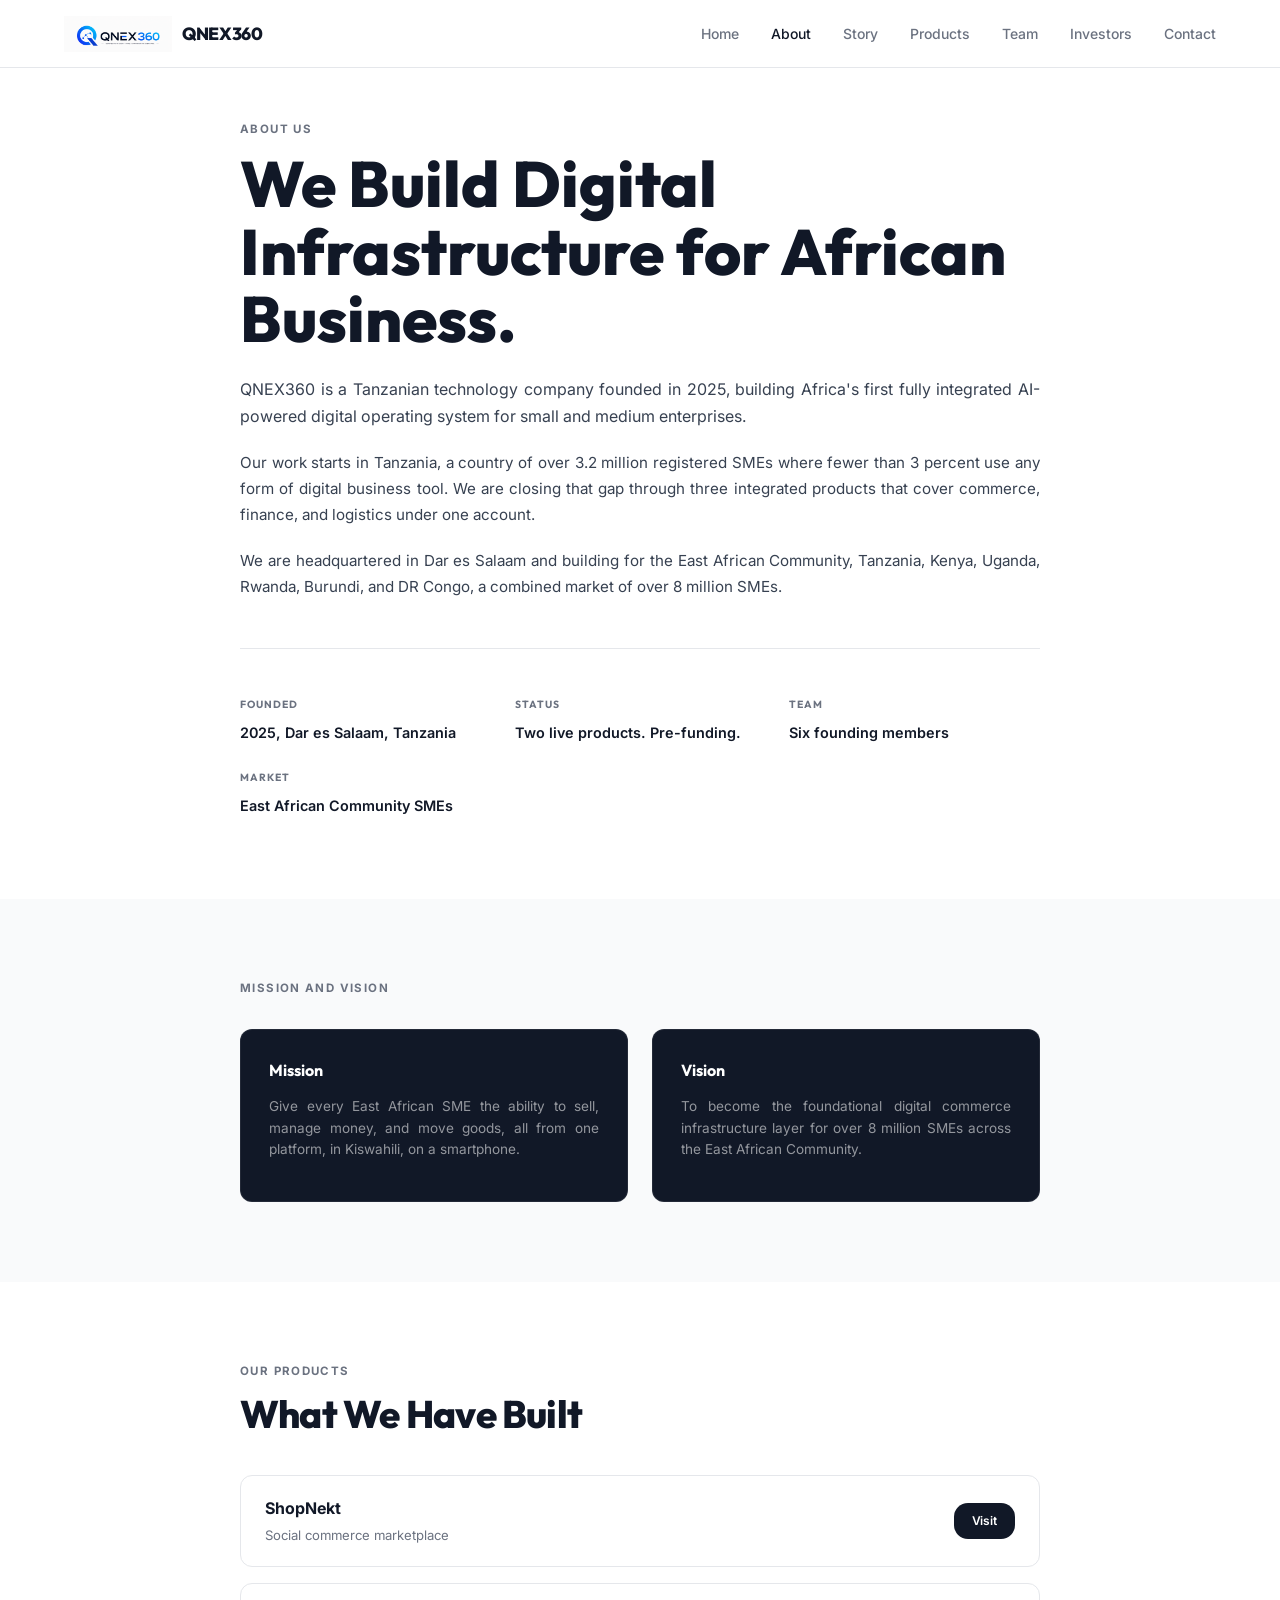
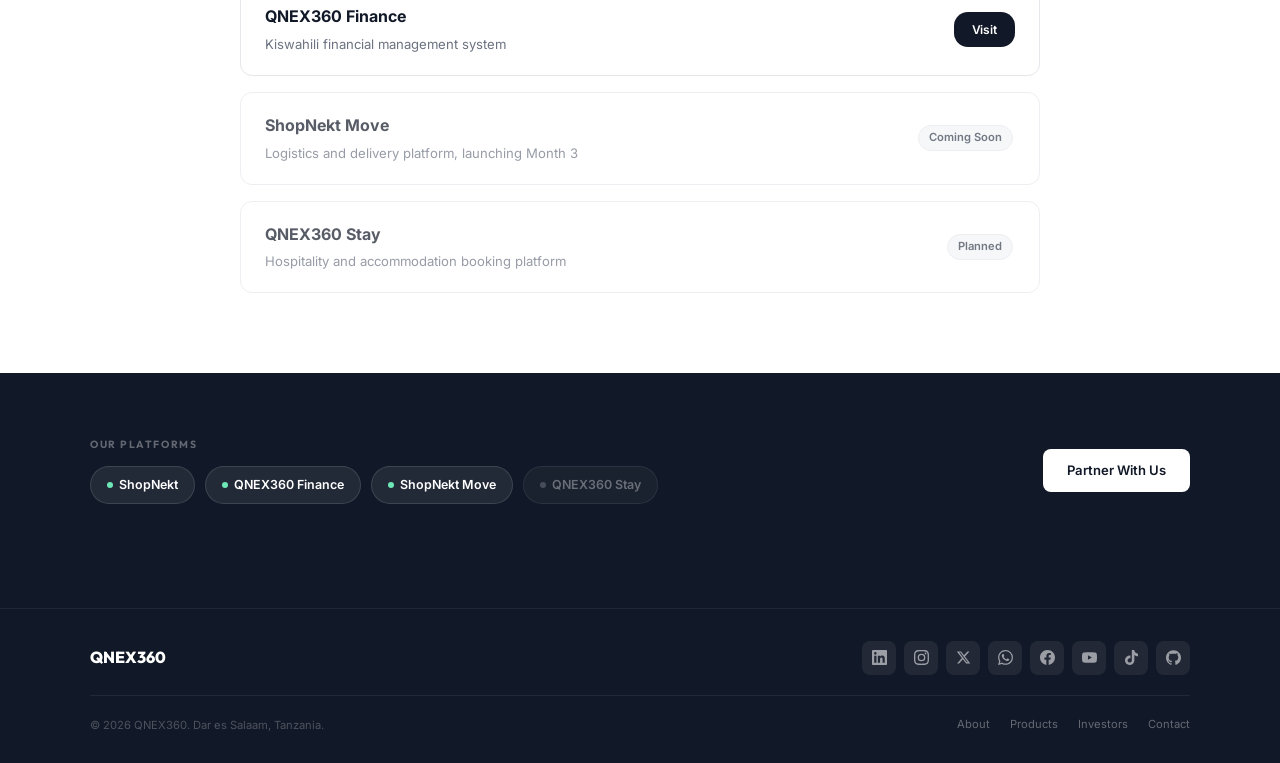
==== commit fbc51f9e: "brand: QNEX360 navbar — full logo image + name, soft button corners (14px radius), app icon as favic" ====
--- a/about.html
+++ b/about.html
@@ -20,8 +20,8 @@
 <meta name="twitter:title" content="About Us, QNEX360"/>
 <meta name="twitter:description" content="QNEX360 is Tanzania's most promising technology company building Africa's first integrated AI-powered digital commerce ecosystem for SMEs. Founded in Dar es Salaam in 2025."/>
 <meta name="twitter:image" content="https://qnex360.vercel.app/icon-512.png"/>
-<link rel="icon" href="/favicon-32.png" type="image/png"/>
-<link rel="apple-touch-icon" href="/icon-192.png"/>
+<link rel="icon" href="icon-192.png" type="image/png">
+<link rel="apple-touch-icon" href="icon-192.png">
 <link rel="manifest" href="/manifest.json"/>
 <link rel="stylesheet" href="style.css"/>
 <link href="https://fonts.googleapis.com/css2?family=Inter:wght@300;400;500;600;700;800;900&family=Outfit:wght@400;500;600;700;800;900&display=swap" rel="stylesheet"/>
@@ -29,7 +29,7 @@
 <body>
 
 <nav>
-  <a href="index.html" class="nav-logo" style="display:flex;align-items:center;gap:9px"><img src="icon-192.png" alt="TDG" style="width:30px;height:30px;border-radius:50%;object-fit:cover;flex-shrink:0">QNEX360 <span>Digital Group</span></a>
+  <a href="index.html" class="nav-logo"><img src="logo.png" alt="QNEX360" style="height:36px;width:auto;object-fit:contain"><span class="nav-logo-name">QNEX<span>360</span></span></a>
   <ul class="nav-links"><li><a href="index.html">Home</a></li><li><a href="about.html" class="active">About</a></li><li><a href="story.html">Story</a></li><li><a href="products.html">Products</a></li><li><a href="team.html">Team</a></li><li><a href="investors.html">Investors</a></li><li><a href="contact.html">Contact</a></li></ul>
   <button class="hamburger" onclick="document.getElementById('mob').classList.toggle('open')" aria-label="Menu">
     <span></span><span></span><span></span>
--- a/style.css
+++ b/style.css
@@ -56,11 +56,20 @@
   border-bottom: 1px solid var(--border);
 }
 .nav-logo {
+  display: flex; align-items: center; gap: 10px;
+  text-decoration: none; flex-shrink: 0;
+}
+.nav-logo img {
+  height: 36px; width: auto; object-fit: contain;
+  border-radius: 0;
+}
+.nav-logo-name {
   font-family: 'Outfit', sans-serif;
   font-size: 1.1rem; font-weight: 800;
-  letter-spacing: -0.01em; color: var(--dark);
-  text-decoration: none;
-}
+  letter-spacing: -0.02em; color: var(--dark);
+  line-height: 1;
+}
+.nav-logo-name span { color: #2563EB; }
 .nav-logo span { color: var(--dark); }
 .nav-links { display: flex; gap: 32px; list-style: none; }
 .nav-links a {
@@ -103,7 +112,7 @@
   font-family: 'Inter', sans-serif;
   font-size: 0.875rem; font-weight: 600;
   letter-spacing: -0.01em;
-  text-decoration: none; border-radius: 8px;
+  text-decoration: none; border-radius: 14px;
   transition: all 0.2s;
   border: none; cursor: pointer;
 }
@@ -116,7 +125,7 @@
   color: var(--text2);
   font-family: 'Inter', sans-serif;
   font-size: 0.875rem; font-weight: 500;
-  text-decoration: none; border-radius: 8px;
+  text-decoration: none; border-radius: 14px;
   transition: all 0.2s;
   cursor: pointer;
 }
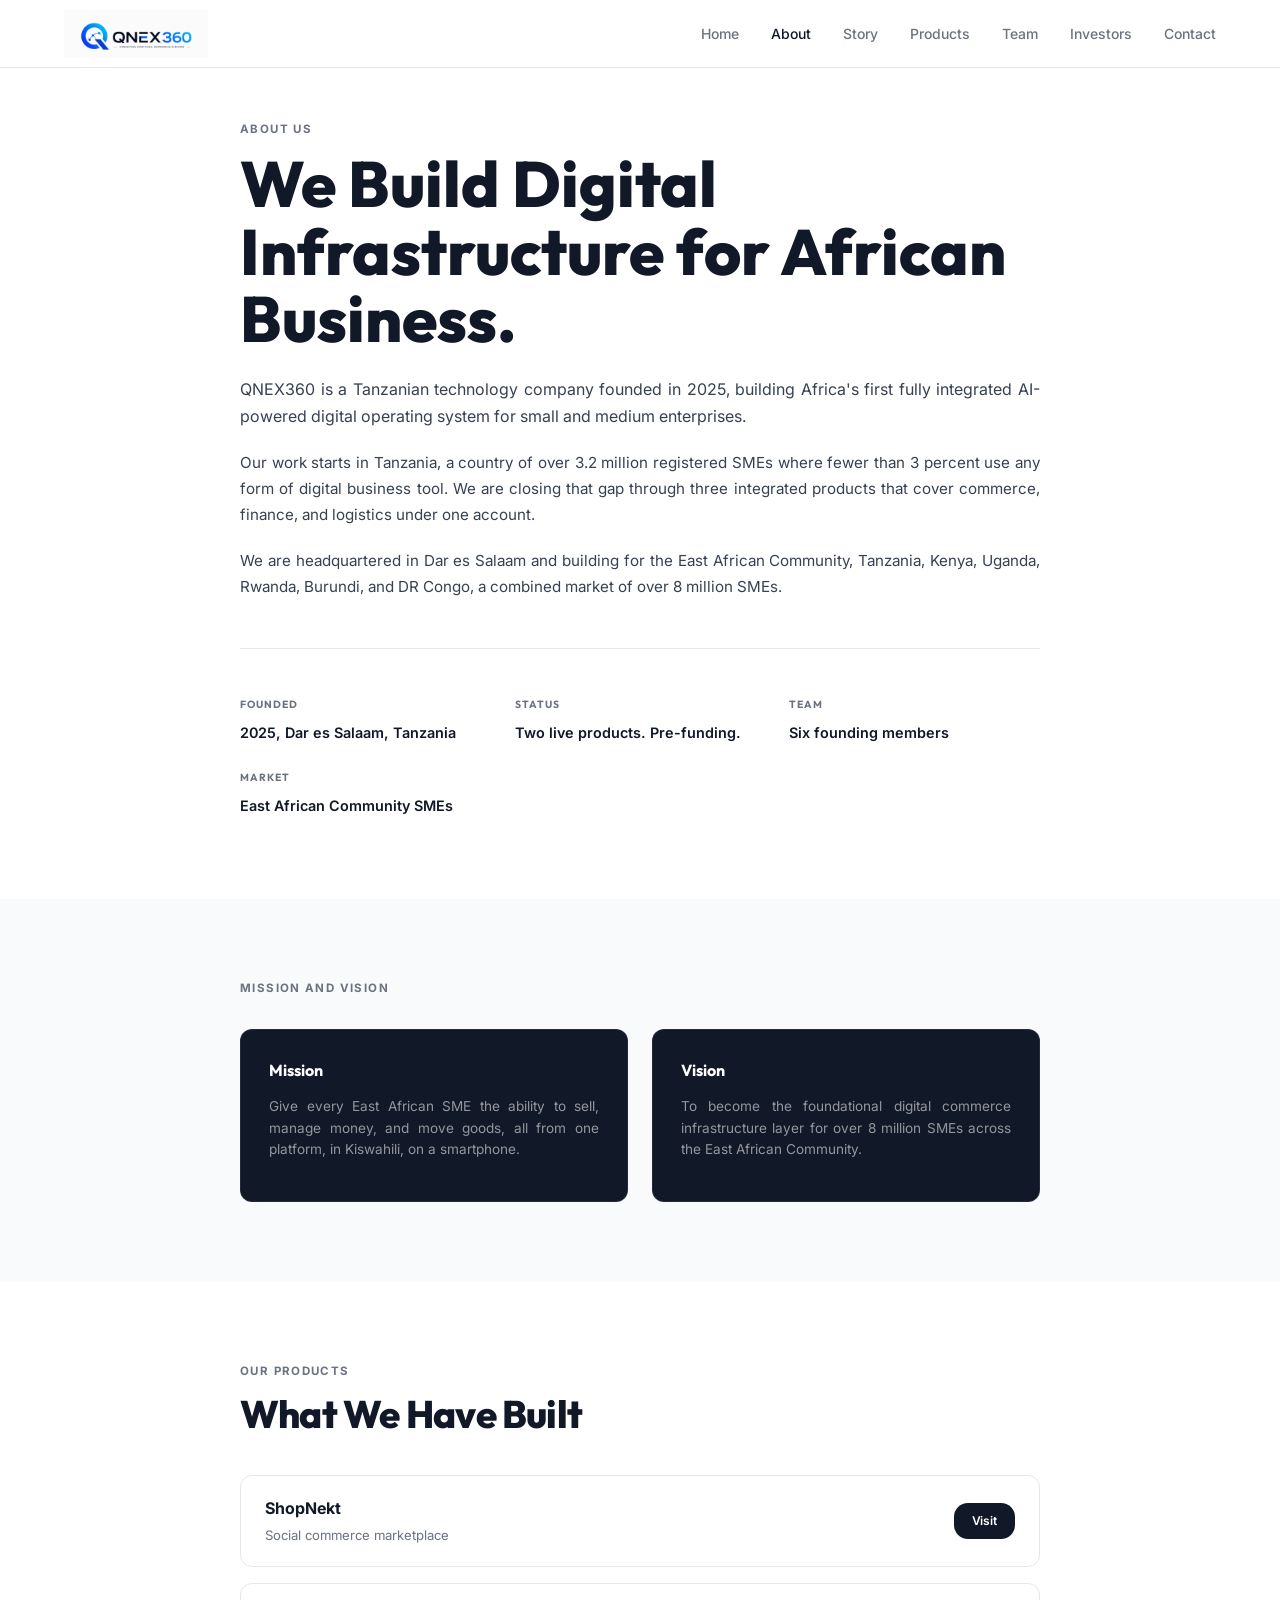
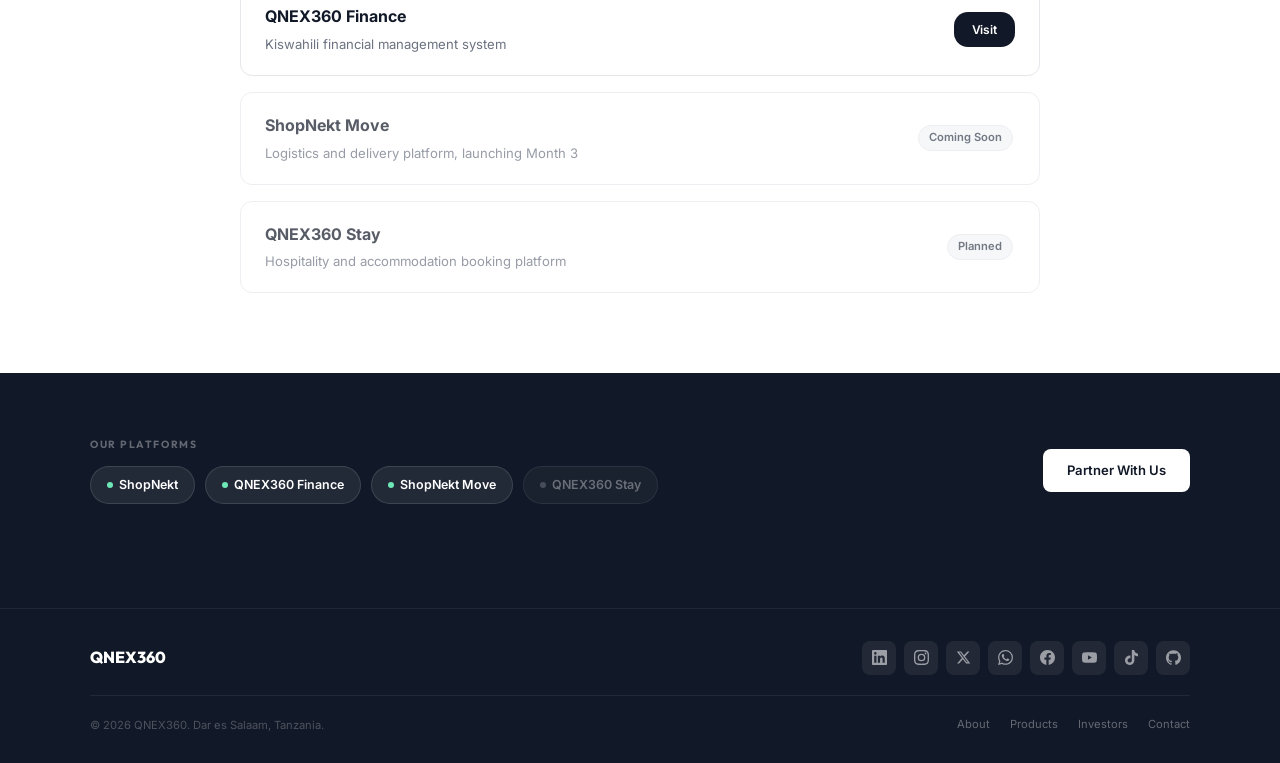
==== commit 56febdc1: "brand: navbar logo only (no text), logo height 48px, name span removed from all 7 pages" ====
--- a/about.html
+++ b/about.html
@@ -29,7 +29,7 @@
 <body>
 
 <nav>
-  <a href="index.html" class="nav-logo"><img src="logo.png" alt="QNEX360" style="height:36px;width:auto;object-fit:contain"><span class="nav-logo-name">QNEX<span>360</span></span></a>
+  <a href="index.html" class="nav-logo"><img src="logo.png" alt="QNEX360"></a>
   <ul class="nav-links"><li><a href="index.html">Home</a></li><li><a href="about.html" class="active">About</a></li><li><a href="story.html">Story</a></li><li><a href="products.html">Products</a></li><li><a href="team.html">Team</a></li><li><a href="investors.html">Investors</a></li><li><a href="contact.html">Contact</a></li></ul>
   <button class="hamburger" onclick="document.getElementById('mob').classList.toggle('open')" aria-label="Menu">
     <span></span><span></span><span></span>
--- a/style.css
+++ b/style.css
@@ -56,21 +56,15 @@
   border-bottom: 1px solid var(--border);
 }
 .nav-logo {
-  display: flex; align-items: center; gap: 10px;
+  display: flex; align-items: center;
   text-decoration: none; flex-shrink: 0;
 }
 .nav-logo img {
-  height: 36px; width: auto; object-fit: contain;
+  height: 48px; width: auto; object-fit: contain;
   border-radius: 0;
 }
-.nav-logo-name {
-  font-family: 'Outfit', sans-serif;
-  font-size: 1.1rem; font-weight: 800;
-  letter-spacing: -0.02em; color: var(--dark);
-  line-height: 1;
-}
-.nav-logo-name span { color: #2563EB; }
-.nav-logo span { color: var(--dark); }
+.nav-logo-name { display: none; }
+.nav-logo span { display: none; }
 .nav-links { display: flex; gap: 32px; list-style: none; }
 .nav-links a {
   font-size: 0.875rem; font-weight: 500;
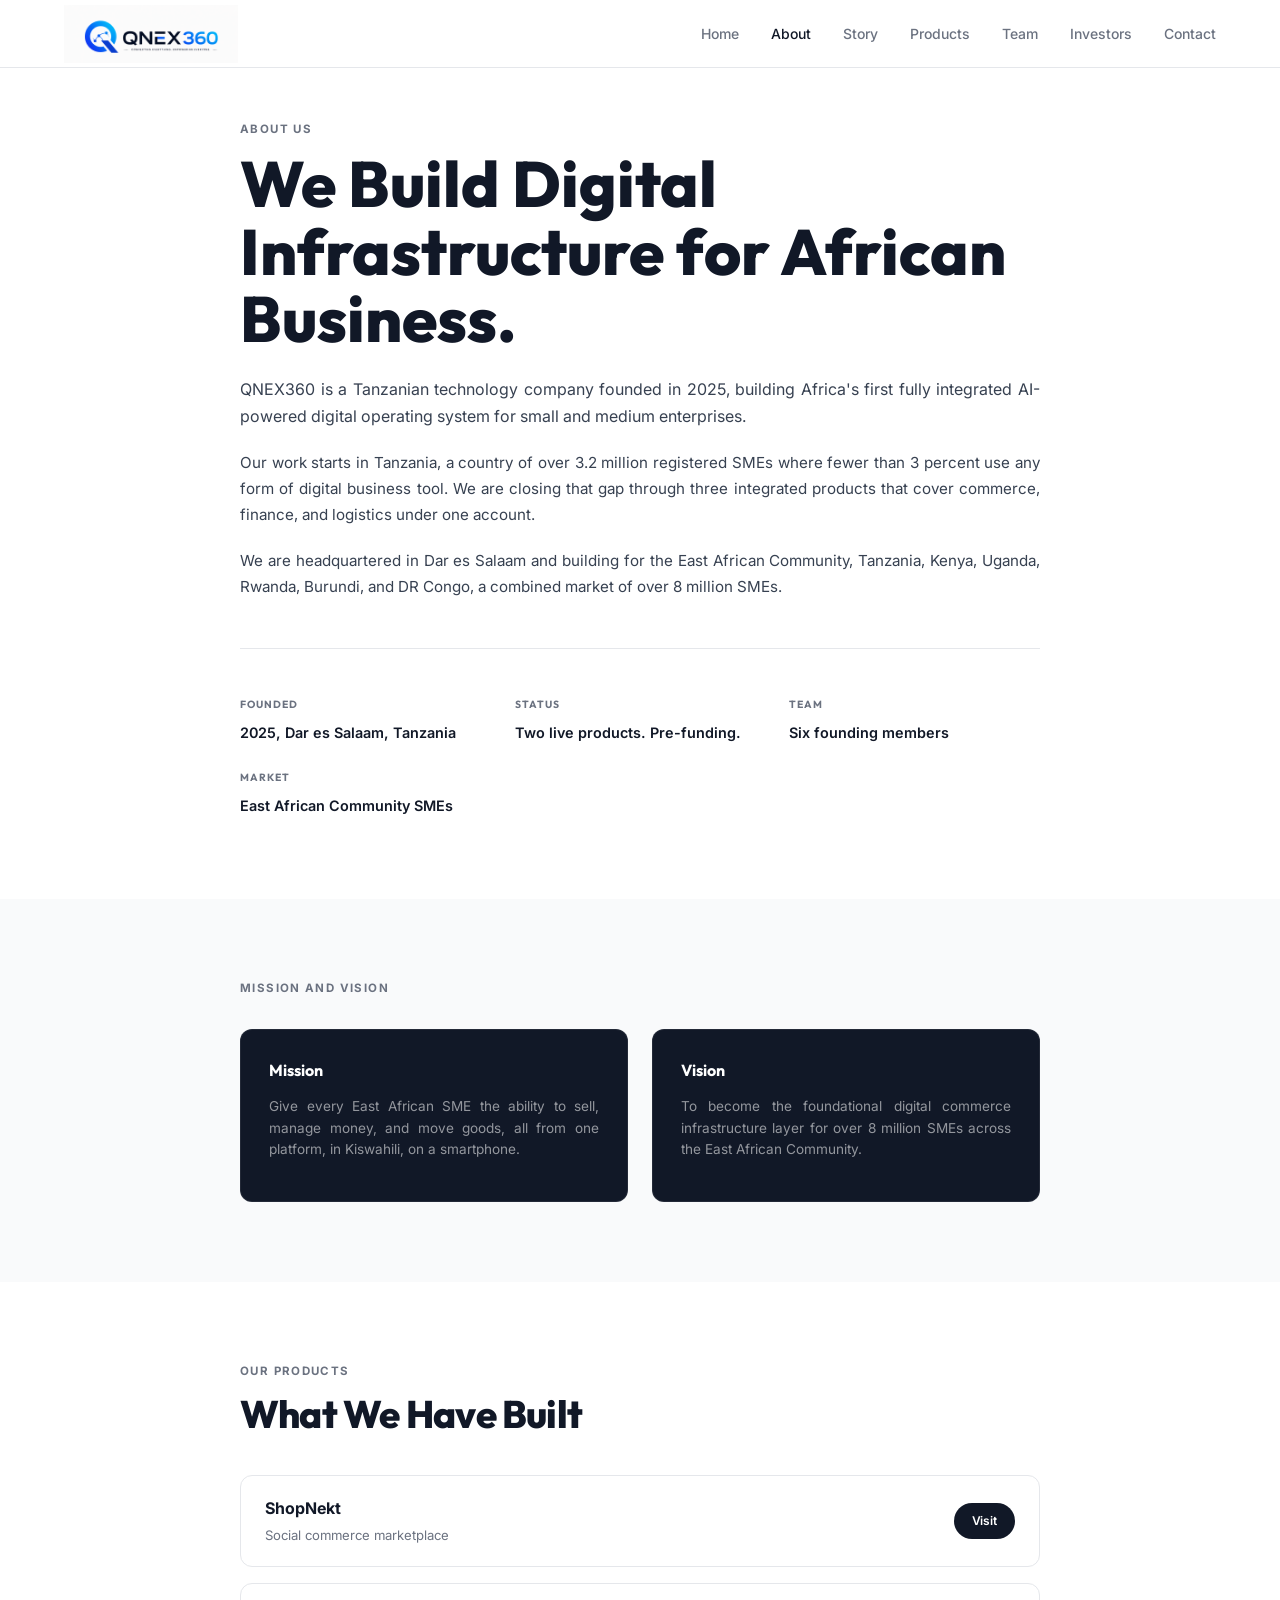
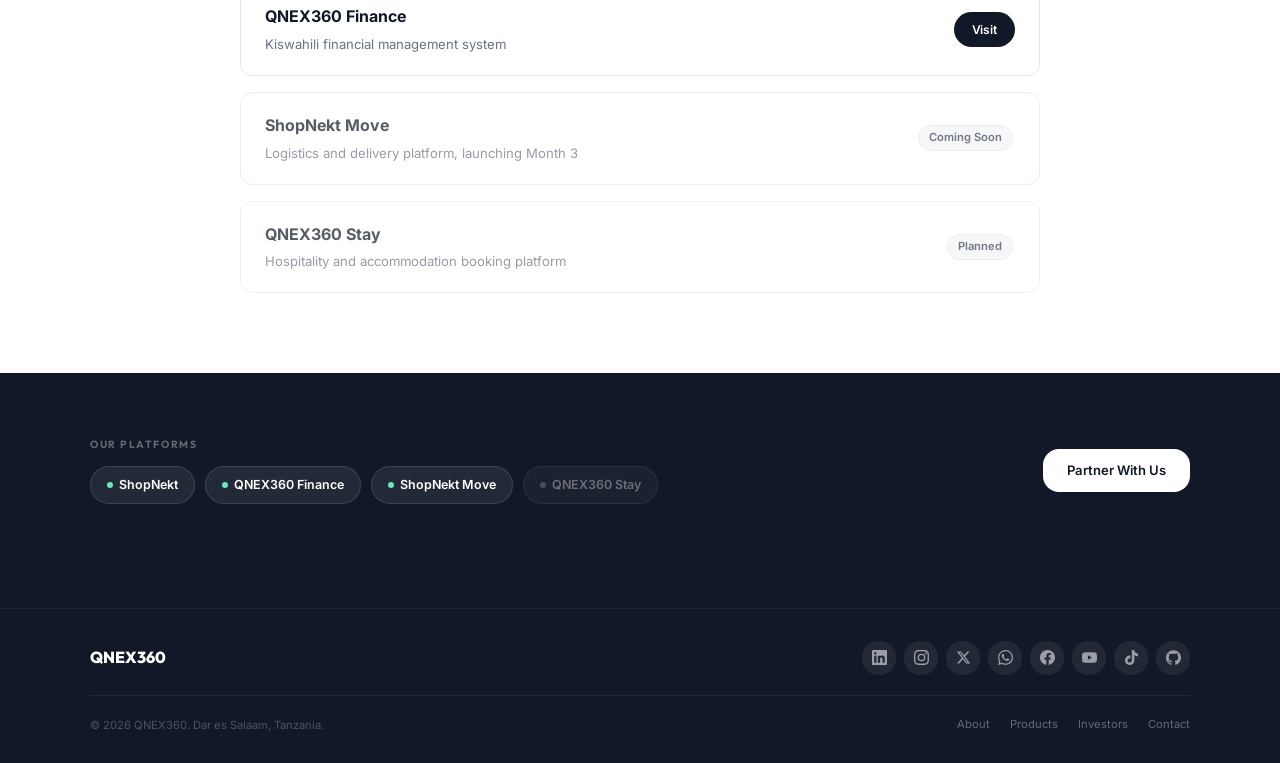
==== commit b2813c71: "brand: QNEX360 logo 48px→58px, soft button corners 20px radius, inline buttons updated all 7 pages" ====
--- a/about.html
+++ b/about.html
@@ -106,7 +106,7 @@
           <span style="display:inline-flex;align-items:center;gap:6px;font-size:0.78rem;font-weight:600;color:rgba(255,255,255,0.35);background:rgba(255,255,255,0.04);border:1px solid rgba(255,255,255,0.08);padding:8px 16px;border-radius:999px"><span style="width:6px;height:6px;border-radius:50%;background:rgba(255,255,255,0.2);flex-shrink:0"></span>QNEX360 Stay</span>
         </div>
       </div>
-      <a href="contact.html" style="display:inline-flex;align-items:center;gap:8px;font-size:0.82rem;font-weight:600;color:#111827;background:#fff;padding:11px 24px;border-radius:8px;text-decoration:none;white-space:nowrap;transition:opacity .2s" onmouseover="this.style.opacity='.85'" onmouseout="this.style.opacity='1'">Partner With Us</a>
+      <a href="contact.html" style="display:inline-flex;align-items:center;gap:8px;font-size:0.82rem;font-weight:600;color:#111827;background:#fff;padding:11px 24px;border-radius:16px;text-decoration:none;white-space:nowrap;transition:opacity .2s" onmouseover="this.style.opacity='.85'" onmouseout="this.style.opacity='1'">Partner With Us</a>
     </div>
   </div>
 </section>
@@ -116,7 +116,7 @@
   <div style="max-width:1100px;margin:0 auto">
     <div style="display:flex;align-items:center;justify-content:space-between;flex-wrap:wrap;gap:20px;margin-bottom:20px">
       <div style="font-family:Outfit,sans-serif;font-size:1rem;font-weight:800;color:#fff">QNEX360</div>
-      <div style="display:flex;gap:8px;flex-wrap:wrap"><a href="https://linkedin.com/in/arch-jumanne-maregeri-b4262a372" target="_blank" title="LinkedIn" style="display:inline-flex;align-items:center;justify-content:center;width:34px;height:34px;border-radius:8px;background:rgba(255,255,255,0.07);color:rgba(255,255,255,0.55);transition:all .2s;text-decoration:none" onmouseover="this.style.background='rgba(255,255,255,0.14)';this.style.color='#fff'" onmouseout="this.style.background='rgba(255,255,255,0.07)';this.style.color='rgba(255,255,255,0.55)'"><svg viewBox="0 0 24 24" fill="currentColor" width="15" height="15"><path d="M20.447 20.452h-3.554v-5.569c0-1.328-.027-3.037-1.852-3.037-1.853 0-2.136 1.445-2.136 2.939v5.667H9.351V9h3.414v1.561h.046c.477-.9 1.637-1.85 3.37-1.85 3.601 0 4.267 2.37 4.267 5.455v6.286zM5.337 7.433a2.062 2.062 0 0 1-2.063-2.065 2.064 2.064 0 1 1 2.063 2.065zm1.782 13.019H3.555V9h3.564v11.452zM22.225 0H1.771C.792 0 0 .774 0 1.729v20.542C0 23.227.792 24 1.771 24h20.451C23.2 24 24 23.227 24 22.271V1.729C24 .774 23.2 0 22.222 0h.003z"/></svg></a><a href="https://instagram.com/maregeri_jr" target="_blank" title="Instagram" style="display:inline-flex;align-items:center;justify-content:center;width:34px;height:34px;border-radius:8px;background:rgba(255,255,255,0.07);color:rgba(255,255,255,0.55);transition:all .2s;text-decoration:none" onmouseover="this.style.background='rgba(255,255,255,0.14)';this.style.color='#fff'" onmouseout="this.style.background='rgba(255,255,255,0.07)';this.style.color='rgba(255,255,255,0.55)'"><svg viewBox="0 0 24 24" fill="currentColor" width="15" height="15"><path d="M12 2.163c3.204 0 3.584.012 4.85.07 3.252.148 4.771 1.691 4.919 4.919.058 1.265.069 1.645.069 4.849 0 3.205-.012 3.584-.069 4.849-.149 3.225-1.664 4.771-4.919 4.919-1.266.058-1.644.07-4.85.07-3.204 0-3.584-.012-4.849-.07-3.26-.149-4.771-1.699-4.919-4.92-.058-1.265-.07-1.644-.07-4.849 0-3.204.013-3.583.07-4.849.149-3.227 1.664-4.771 4.919-4.919 1.266-.057 1.645-.069 4.849-.069zM12 0C8.741 0 8.333.014 7.053.072 2.695.272.273 2.69.073 7.052.014 8.333 0 8.741 0 12c0 3.259.014 3.668.072 4.948.2 4.358 2.618 6.78 6.98 6.98C8.333 23.986 8.741 24 12 24c3.259 0 3.668-.014 4.948-.072 4.354-.2 6.782-2.618 6.979-6.98.059-1.28.073-1.689.073-4.948 0-3.259-.014-3.667-.072-4.947-.196-4.354-2.617-6.78-6.979-6.98C15.668.014 15.259 0 12 0zm0 5.838a6.162 6.162 0 1 0 0 12.324 6.162 6.162 0 0 0 0-12.324zM12 16a4 4 0 1 1 0-8 4 4 0 0 1 0 8zm6.406-11.845a1.44 1.44 0 1 0 0 2.881 1.44 1.44 0 0 0 0-2.881z"/></svg></a><a href="https://x.com" target="_blank" title="X" style="display:inline-flex;align-items:center;justify-content:center;width:34px;height:34px;border-radius:8px;background:rgba(255,255,255,0.07);color:rgba(255,255,255,0.55);transition:all .2s;text-decoration:none" onmouseover="this.style.background='rgba(255,255,255,0.14)';this.style.color='#fff'" onmouseout="this.style.background='rgba(255,255,255,0.07)';this.style.color='rgba(255,255,255,0.55)'"><svg viewBox="0 0 24 24" fill="currentColor" width="15" height="15"><path d="M18.244 2.25h3.308l-7.227 8.26 8.502 11.24H16.17l-5.214-6.817L4.99 21.75H1.68l7.73-8.835L1.254 2.25H8.08l4.713 6.231zm-1.161 17.52h1.833L7.084 4.126H5.117z"/></svg></a><a href="https://wa.me/255651919915" target="_blank" title="WhatsApp" style="display:inline-flex;align-items:center;justify-content:center;width:34px;height:34px;border-radius:8px;background:rgba(255,255,255,0.07);color:rgba(255,255,255,0.55);transition:all .2s;text-decoration:none" onmouseover="this.style.background='rgba(255,255,255,0.14)';this.style.color='#fff'" onmouseout="this.style.background='rgba(255,255,255,0.07)';this.style.color='rgba(255,255,255,0.55)'"><svg viewBox="0 0 24 24" fill="currentColor" width="15" height="15"><path d="M17.472 14.382c-.297-.149-1.758-.867-2.03-.967-.273-.099-.471-.148-.67.15-.197.297-.767.966-.94 1.164-.173.199-.347.223-.644.075-.297-.15-1.255-.463-2.39-1.475-.883-.788-1.48-1.761-1.653-2.059-.173-.297-.018-.458.13-.606.134-.133.298-.347.446-.52.149-.174.198-.298.298-.497.099-.198.05-.371-.025-.52-.075-.149-.669-1.612-.916-2.207-.242-.579-.487-.5-.669-.51a12.8 12.8 0 0 0-.57-.01c-.198 0-.52.074-.792.372-.272.297-1.04 1.016-1.04 2.479 0 1.462 1.065 2.875 1.213 3.074.149.198 2.096 3.2 5.077 4.487.709.306 1.262.489 1.694.625.712.227 1.36.195 1.871.118.571-.085 1.758-.719 2.006-1.413.248-.694.248-1.289.173-1.413-.074-.124-.272-.198-.57-.347m-5.421 7.403h-.004a9.87 9.87 0 0 1-5.031-1.378l-.361-.214-3.741.982.998-3.648-.235-.374a9.86 9.86 0 0 1-1.51-5.26c.001-5.45 4.436-9.884 9.888-9.884 2.64 0 5.122 1.03 6.988 2.898a9.825 9.825 0 0 1 2.893 6.994c-.003 5.45-4.437 9.884-9.885 9.884m8.413-18.297A11.815 11.815 0 0 0 12.05 0C5.495 0 .16 5.335.157 11.892c0 2.096.547 4.142 1.588 5.945L.057 24l6.305-1.654a11.882 11.882 0 0 0 5.683 1.448h.005c6.554 0 11.89-5.335 11.893-11.893a11.821 11.821 0 0 0-3.48-8.413z"/></svg></a><a href="https://facebook.com" target="_blank" title="Facebook" style="display:inline-flex;align-items:center;justify-content:center;width:34px;height:34px;border-radius:8px;background:rgba(255,255,255,0.07);color:rgba(255,255,255,0.55);transition:all .2s;text-decoration:none" onmouseover="this.style.background='rgba(255,255,255,0.14)';this.style.color='#fff'" onmouseout="this.style.background='rgba(255,255,255,0.07)';this.style.color='rgba(255,255,255,0.55)'"><svg viewBox="0 0 24 24" fill="currentColor" width="15" height="15"><path d="M24 12.073c0-6.627-5.373-12-12-12s-12 5.373-12 12c0 5.99 4.388 10.954 10.125 11.854v-8.385H7.078v-3.47h3.047V9.43c0-3.007 1.792-4.669 4.533-4.669 1.312 0 2.686.235 2.686.235v2.953H15.83c-1.491 0-1.956.925-1.956 1.874v2.25h3.328l-.532 3.47h-2.796v8.385C19.612 23.027 24 18.062 24 12.073z"/></svg></a><a href="https://youtube.com" target="_blank" title="YouTube" style="display:inline-flex;align-items:center;justify-content:center;width:34px;height:34px;border-radius:8px;background:rgba(255,255,255,0.07);color:rgba(255,255,255,0.55);transition:all .2s;text-decoration:none" onmouseover="this.style.background='rgba(255,255,255,0.14)';this.style.color='#fff'" onmouseout="this.style.background='rgba(255,255,255,0.07)';this.style.color='rgba(255,255,255,0.55)'"><svg viewBox="0 0 24 24" fill="currentColor" width="15" height="15"><path d="M23.498 6.186a3.016 3.016 0 0 0-2.122-2.136C19.505 3.545 12 3.545 12 3.545s-7.505 0-9.377.505A3.017 3.017 0 0 0 .502 6.186C0 8.07 0 12 0 12s0 3.93.502 5.814a3.016 3.016 0 0 0 2.122 2.136c1.871.505 9.376.505 9.376.505s7.505 0 9.377-.505a3.015 3.015 0 0 0 2.122-2.136C24 15.93 24 12 24 12s0-3.93-.502-5.814zM9.545 15.568V8.432L15.818 12l-6.273 3.568z"/></svg></a><a href="https://tiktok.com" target="_blank" title="TikTok" style="display:inline-flex;align-items:center;justify-content:center;width:34px;height:34px;border-radius:8px;background:rgba(255,255,255,0.07);color:rgba(255,255,255,0.55);transition:all .2s;text-decoration:none" onmouseover="this.style.background='rgba(255,255,255,0.14)';this.style.color='#fff'" onmouseout="this.style.background='rgba(255,255,255,0.07)';this.style.color='rgba(255,255,255,0.55)'"><svg viewBox="0 0 24 24" fill="currentColor" width="15" height="15"><path d="M12.525.02c1.31-.02 2.61-.01 3.91-.02.08 1.53.63 3.09 1.75 4.17 1.12 1.11 2.7 1.62 4.24 1.79v4.03c-1.44-.05-2.89-.35-4.2-.97-.57-.26-1.1-.59-1.62-.93-.01 2.92.01 5.84-.02 8.75-.08 1.4-.54 2.79-1.35 3.94-1.31 1.92-3.58 3.17-5.91 3.21-1.43.08-2.86-.31-4.08-1.03-2.02-1.19-3.44-3.37-3.65-5.71-.02-.5-.03-1-.01-1.49.18-1.9 1.12-3.72 2.58-4.96 1.66-1.44 3.98-2.13 6.15-1.72.02 1.48-.04 2.96-.04 4.44-.99-.32-2.15-.23-3.02.37-.63.41-1.11 1.04-1.36 1.75-.21.51-.15 1.07-.14 1.61.24 1.64 1.82 3.02 3.5 2.87 1.12-.01 2.19-.66 2.77-1.61.19-.33.4-.67.41-1.06.1-1.79.06-3.57.07-5.36.01-4.03-.01-8.05.02-12.07z"/></svg></a><a href="https://github.com/travexmall15-gif" target="_blank" title="GitHub" style="display:inline-flex;align-items:center;justify-content:center;width:34px;height:34px;border-radius:8px;background:rgba(255,255,255,0.07);color:rgba(255,255,255,0.55);transition:all .2s;text-decoration:none" onmouseover="this.style.background='rgba(255,255,255,0.14)';this.style.color='#fff'" onmouseout="this.style.background='rgba(255,255,255,0.07)';this.style.color='rgba(255,255,255,0.55)'"><svg viewBox="0 0 24 24" fill="currentColor" width="15" height="15"><path d="M12 .297c-6.63 0-12 5.373-12 12 0 5.303 3.438 9.8 8.205 11.385.6.113.82-.258.82-.577 0-.285-.01-1.04-.015-2.04-3.338.724-4.042-1.61-4.042-1.61C4.422 18.07 3.633 17.7 3.633 17.7c-1.087-.744.084-.729.084-.729 1.205.084 1.838 1.236 1.838 1.236 1.07 1.835 2.809 1.305 3.495.998.108-.776.417-1.305.76-1.605-2.665-.3-5.466-1.332-5.466-5.93 0-1.31.465-2.38 1.235-3.22-.135-.303-.54-1.523.105-3.176 0 0 1.005-.322 3.3 1.23.96-.267 1.98-.399 3-.405 1.02.006 2.04.138 3 .405 2.28-1.552 3.285-1.23 3.285-1.23.645 1.653.24 2.873.12 3.176.765.84 1.23 1.91 1.23 3.22 0 4.61-2.805 5.625-5.475 5.92.42.36.81 1.096.81 2.22 0 1.606-.015 2.896-.015 3.286 0 .315.21.69.825.57C20.565 22.092 24 17.592 24 12.297c0-6.627-5.373-12-12-12"/></svg></a></div>
+      <div style="display:flex;gap:8px;flex-wrap:wrap"><a href="https://linkedin.com/in/arch-jumanne-maregeri-b4262a372" target="_blank" title="LinkedIn" style="display:inline-flex;align-items:center;justify-content:center;width:34px;height:34px;border-radius:16px;background:rgba(255,255,255,0.07);color:rgba(255,255,255,0.55);transition:all .2s;text-decoration:none" onmouseover="this.style.background='rgba(255,255,255,0.14)';this.style.color='#fff'" onmouseout="this.style.background='rgba(255,255,255,0.07)';this.style.color='rgba(255,255,255,0.55)'"><svg viewBox="0 0 24 24" fill="currentColor" width="15" height="15"><path d="M20.447 20.452h-3.554v-5.569c0-1.328-.027-3.037-1.852-3.037-1.853 0-2.136 1.445-2.136 2.939v5.667H9.351V9h3.414v1.561h.046c.477-.9 1.637-1.85 3.37-1.85 3.601 0 4.267 2.37 4.267 5.455v6.286zM5.337 7.433a2.062 2.062 0 0 1-2.063-2.065 2.064 2.064 0 1 1 2.063 2.065zm1.782 13.019H3.555V9h3.564v11.452zM22.225 0H1.771C.792 0 0 .774 0 1.729v20.542C0 23.227.792 24 1.771 24h20.451C23.2 24 24 23.227 24 22.271V1.729C24 .774 23.2 0 22.222 0h.003z"/></svg></a><a href="https://instagram.com/maregeri_jr" target="_blank" title="Instagram" style="display:inline-flex;align-items:center;justify-content:center;width:34px;height:34px;border-radius:16px;background:rgba(255,255,255,0.07);color:rgba(255,255,255,0.55);transition:all .2s;text-decoration:none" onmouseover="this.style.background='rgba(255,255,255,0.14)';this.style.color='#fff'" onmouseout="this.style.background='rgba(255,255,255,0.07)';this.style.color='rgba(255,255,255,0.55)'"><svg viewBox="0 0 24 24" fill="currentColor" width="15" height="15"><path d="M12 2.163c3.204 0 3.584.012 4.85.07 3.252.148 4.771 1.691 4.919 4.919.058 1.265.069 1.645.069 4.849 0 3.205-.012 3.584-.069 4.849-.149 3.225-1.664 4.771-4.919 4.919-1.266.058-1.644.07-4.85.07-3.204 0-3.584-.012-4.849-.07-3.26-.149-4.771-1.699-4.919-4.92-.058-1.265-.07-1.644-.07-4.849 0-3.204.013-3.583.07-4.849.149-3.227 1.664-4.771 4.919-4.919 1.266-.057 1.645-.069 4.849-.069zM12 0C8.741 0 8.333.014 7.053.072 2.695.272.273 2.69.073 7.052.014 8.333 0 8.741 0 12c0 3.259.014 3.668.072 4.948.2 4.358 2.618 6.78 6.98 6.98C8.333 23.986 8.741 24 12 24c3.259 0 3.668-.014 4.948-.072 4.354-.2 6.782-2.618 6.979-6.98.059-1.28.073-1.689.073-4.948 0-3.259-.014-3.667-.072-4.947-.196-4.354-2.617-6.78-6.979-6.98C15.668.014 15.259 0 12 0zm0 5.838a6.162 6.162 0 1 0 0 12.324 6.162 6.162 0 0 0 0-12.324zM12 16a4 4 0 1 1 0-8 4 4 0 0 1 0 8zm6.406-11.845a1.44 1.44 0 1 0 0 2.881 1.44 1.44 0 0 0 0-2.881z"/></svg></a><a href="https://x.com" target="_blank" title="X" style="display:inline-flex;align-items:center;justify-content:center;width:34px;height:34px;border-radius:16px;background:rgba(255,255,255,0.07);color:rgba(255,255,255,0.55);transition:all .2s;text-decoration:none" onmouseover="this.style.background='rgba(255,255,255,0.14)';this.style.color='#fff'" onmouseout="this.style.background='rgba(255,255,255,0.07)';this.style.color='rgba(255,255,255,0.55)'"><svg viewBox="0 0 24 24" fill="currentColor" width="15" height="15"><path d="M18.244 2.25h3.308l-7.227 8.26 8.502 11.24H16.17l-5.214-6.817L4.99 21.75H1.68l7.73-8.835L1.254 2.25H8.08l4.713 6.231zm-1.161 17.52h1.833L7.084 4.126H5.117z"/></svg></a><a href="https://wa.me/255651919915" target="_blank" title="WhatsApp" style="display:inline-flex;align-items:center;justify-content:center;width:34px;height:34px;border-radius:16px;background:rgba(255,255,255,0.07);color:rgba(255,255,255,0.55);transition:all .2s;text-decoration:none" onmouseover="this.style.background='rgba(255,255,255,0.14)';this.style.color='#fff'" onmouseout="this.style.background='rgba(255,255,255,0.07)';this.style.color='rgba(255,255,255,0.55)'"><svg viewBox="0 0 24 24" fill="currentColor" width="15" height="15"><path d="M17.472 14.382c-.297-.149-1.758-.867-2.03-.967-.273-.099-.471-.148-.67.15-.197.297-.767.966-.94 1.164-.173.199-.347.223-.644.075-.297-.15-1.255-.463-2.39-1.475-.883-.788-1.48-1.761-1.653-2.059-.173-.297-.018-.458.13-.606.134-.133.298-.347.446-.52.149-.174.198-.298.298-.497.099-.198.05-.371-.025-.52-.075-.149-.669-1.612-.916-2.207-.242-.579-.487-.5-.669-.51a12.8 12.8 0 0 0-.57-.01c-.198 0-.52.074-.792.372-.272.297-1.04 1.016-1.04 2.479 0 1.462 1.065 2.875 1.213 3.074.149.198 2.096 3.2 5.077 4.487.709.306 1.262.489 1.694.625.712.227 1.36.195 1.871.118.571-.085 1.758-.719 2.006-1.413.248-.694.248-1.289.173-1.413-.074-.124-.272-.198-.57-.347m-5.421 7.403h-.004a9.87 9.87 0 0 1-5.031-1.378l-.361-.214-3.741.982.998-3.648-.235-.374a9.86 9.86 0 0 1-1.51-5.26c.001-5.45 4.436-9.884 9.888-9.884 2.64 0 5.122 1.03 6.988 2.898a9.825 9.825 0 0 1 2.893 6.994c-.003 5.45-4.437 9.884-9.885 9.884m8.413-18.297A11.815 11.815 0 0 0 12.05 0C5.495 0 .16 5.335.157 11.892c0 2.096.547 4.142 1.588 5.945L.057 24l6.305-1.654a11.882 11.882 0 0 0 5.683 1.448h.005c6.554 0 11.89-5.335 11.893-11.893a11.821 11.821 0 0 0-3.48-8.413z"/></svg></a><a href="https://facebook.com" target="_blank" title="Facebook" style="display:inline-flex;align-items:center;justify-content:center;width:34px;height:34px;border-radius:16px;background:rgba(255,255,255,0.07);color:rgba(255,255,255,0.55);transition:all .2s;text-decoration:none" onmouseover="this.style.background='rgba(255,255,255,0.14)';this.style.color='#fff'" onmouseout="this.style.background='rgba(255,255,255,0.07)';this.style.color='rgba(255,255,255,0.55)'"><svg viewBox="0 0 24 24" fill="currentColor" width="15" height="15"><path d="M24 12.073c0-6.627-5.373-12-12-12s-12 5.373-12 12c0 5.99 4.388 10.954 10.125 11.854v-8.385H7.078v-3.47h3.047V9.43c0-3.007 1.792-4.669 4.533-4.669 1.312 0 2.686.235 2.686.235v2.953H15.83c-1.491 0-1.956.925-1.956 1.874v2.25h3.328l-.532 3.47h-2.796v8.385C19.612 23.027 24 18.062 24 12.073z"/></svg></a><a href="https://youtube.com" target="_blank" title="YouTube" style="display:inline-flex;align-items:center;justify-content:center;width:34px;height:34px;border-radius:16px;background:rgba(255,255,255,0.07);color:rgba(255,255,255,0.55);transition:all .2s;text-decoration:none" onmouseover="this.style.background='rgba(255,255,255,0.14)';this.style.color='#fff'" onmouseout="this.style.background='rgba(255,255,255,0.07)';this.style.color='rgba(255,255,255,0.55)'"><svg viewBox="0 0 24 24" fill="currentColor" width="15" height="15"><path d="M23.498 6.186a3.016 3.016 0 0 0-2.122-2.136C19.505 3.545 12 3.545 12 3.545s-7.505 0-9.377.505A3.017 3.017 0 0 0 .502 6.186C0 8.07 0 12 0 12s0 3.93.502 5.814a3.016 3.016 0 0 0 2.122 2.136c1.871.505 9.376.505 9.376.505s7.505 0 9.377-.505a3.015 3.015 0 0 0 2.122-2.136C24 15.93 24 12 24 12s0-3.93-.502-5.814zM9.545 15.568V8.432L15.818 12l-6.273 3.568z"/></svg></a><a href="https://tiktok.com" target="_blank" title="TikTok" style="display:inline-flex;align-items:center;justify-content:center;width:34px;height:34px;border-radius:16px;background:rgba(255,255,255,0.07);color:rgba(255,255,255,0.55);transition:all .2s;text-decoration:none" onmouseover="this.style.background='rgba(255,255,255,0.14)';this.style.color='#fff'" onmouseout="this.style.background='rgba(255,255,255,0.07)';this.style.color='rgba(255,255,255,0.55)'"><svg viewBox="0 0 24 24" fill="currentColor" width="15" height="15"><path d="M12.525.02c1.31-.02 2.61-.01 3.91-.02.08 1.53.63 3.09 1.75 4.17 1.12 1.11 2.7 1.62 4.24 1.79v4.03c-1.44-.05-2.89-.35-4.2-.97-.57-.26-1.1-.59-1.62-.93-.01 2.92.01 5.84-.02 8.75-.08 1.4-.54 2.79-1.35 3.94-1.31 1.92-3.58 3.17-5.91 3.21-1.43.08-2.86-.31-4.08-1.03-2.02-1.19-3.44-3.37-3.65-5.71-.02-.5-.03-1-.01-1.49.18-1.9 1.12-3.72 2.58-4.96 1.66-1.44 3.98-2.13 6.15-1.72.02 1.48-.04 2.96-.04 4.44-.99-.32-2.15-.23-3.02.37-.63.41-1.11 1.04-1.36 1.75-.21.51-.15 1.07-.14 1.61.24 1.64 1.82 3.02 3.5 2.87 1.12-.01 2.19-.66 2.77-1.61.19-.33.4-.67.41-1.06.1-1.79.06-3.57.07-5.36.01-4.03-.01-8.05.02-12.07z"/></svg></a><a href="https://github.com/travexmall15-gif" target="_blank" title="GitHub" style="display:inline-flex;align-items:center;justify-content:center;width:34px;height:34px;border-radius:16px;background:rgba(255,255,255,0.07);color:rgba(255,255,255,0.55);transition:all .2s;text-decoration:none" onmouseover="this.style.background='rgba(255,255,255,0.14)';this.style.color='#fff'" onmouseout="this.style.background='rgba(255,255,255,0.07)';this.style.color='rgba(255,255,255,0.55)'"><svg viewBox="0 0 24 24" fill="currentColor" width="15" height="15"><path d="M12 .297c-6.63 0-12 5.373-12 12 0 5.303 3.438 9.8 8.205 11.385.6.113.82-.258.82-.577 0-.285-.01-1.04-.015-2.04-3.338.724-4.042-1.61-4.042-1.61C4.422 18.07 3.633 17.7 3.633 17.7c-1.087-.744.084-.729.084-.729 1.205.084 1.838 1.236 1.838 1.236 1.07 1.835 2.809 1.305 3.495.998.108-.776.417-1.305.76-1.605-2.665-.3-5.466-1.332-5.466-5.93 0-1.31.465-2.38 1.235-3.22-.135-.303-.54-1.523.105-3.176 0 0 1.005-.322 3.3 1.23.96-.267 1.98-.399 3-.405 1.02.006 2.04.138 3 .405 2.28-1.552 3.285-1.23 3.285-1.23.645 1.653.24 2.873.12 3.176.765.84 1.23 1.91 1.23 3.22 0 4.61-2.805 5.625-5.475 5.92.42.36.81 1.096.81 2.22 0 1.606-.015 2.896-.015 3.286 0 .315.21.69.825.57C20.565 22.092 24 17.592 24 12.297c0-6.627-5.373-12-12-12"/></svg></a></div>
     </div>
     <div style="display:flex;align-items:center;justify-content:space-between;flex-wrap:wrap;gap:16px;padding-top:20px;border-top:1px solid rgba(255,255,255,0.07)">
       <p style="font-size:0.7rem;color:rgba(255,255,255,0.25);margin:0">© 2026 QNEX360. Dar es Salaam, Tanzania.</p>
@@ -136,7 +136,7 @@
 .footer-product.live::before{content:'';display:inline-block;width:5px;height:5px;border-radius:50%;background:#6ee7b7;margin-right:6px;vertical-align:middle}
 .footer-product.soon{opacity:0.5}
 .footer-social{display:flex;gap:8px;justify-content:center;flex-wrap:wrap;margin-bottom:20px}
-.footer-social-icon{display:flex;align-items:center;justify-content:center;width:34px;height:34px;border-radius:8px;background:rgba(255,255,255,0.07);color:rgba(255,255,255,0.5);transition:all .2s}
+.footer-social-icon{display:flex;align-items:center;justify-content:center;width:34px;height:34px;border-radius:16px;background:rgba(255,255,255,0.07);color:rgba(255,255,255,0.5);transition:all .2s}
 .footer-social-icon:hover{background:rgba(255,255,255,0.12);color:#fff}
 </style>
 </body></html>
--- a/style.css
+++ b/style.css
@@ -60,7 +60,7 @@
   text-decoration: none; flex-shrink: 0;
 }
 .nav-logo img {
-  height: 48px; width: auto; object-fit: contain;
+  height: 58px; width: auto; object-fit: contain;
   border-radius: 0;
 }
 .nav-logo-name { display: none; }
@@ -106,7 +106,7 @@
   font-family: 'Inter', sans-serif;
   font-size: 0.875rem; font-weight: 600;
   letter-spacing: -0.01em;
-  text-decoration: none; border-radius: 14px;
+  text-decoration: none; border-radius: 20px;
   transition: all 0.2s;
   border: none; cursor: pointer;
 }
@@ -119,7 +119,7 @@
   color: var(--text2);
   font-family: 'Inter', sans-serif;
   font-size: 0.875rem; font-weight: 500;
-  text-decoration: none; border-radius: 14px;
+  text-decoration: none; border-radius: 20px;
   transition: all 0.2s;
   cursor: pointer;
 }
